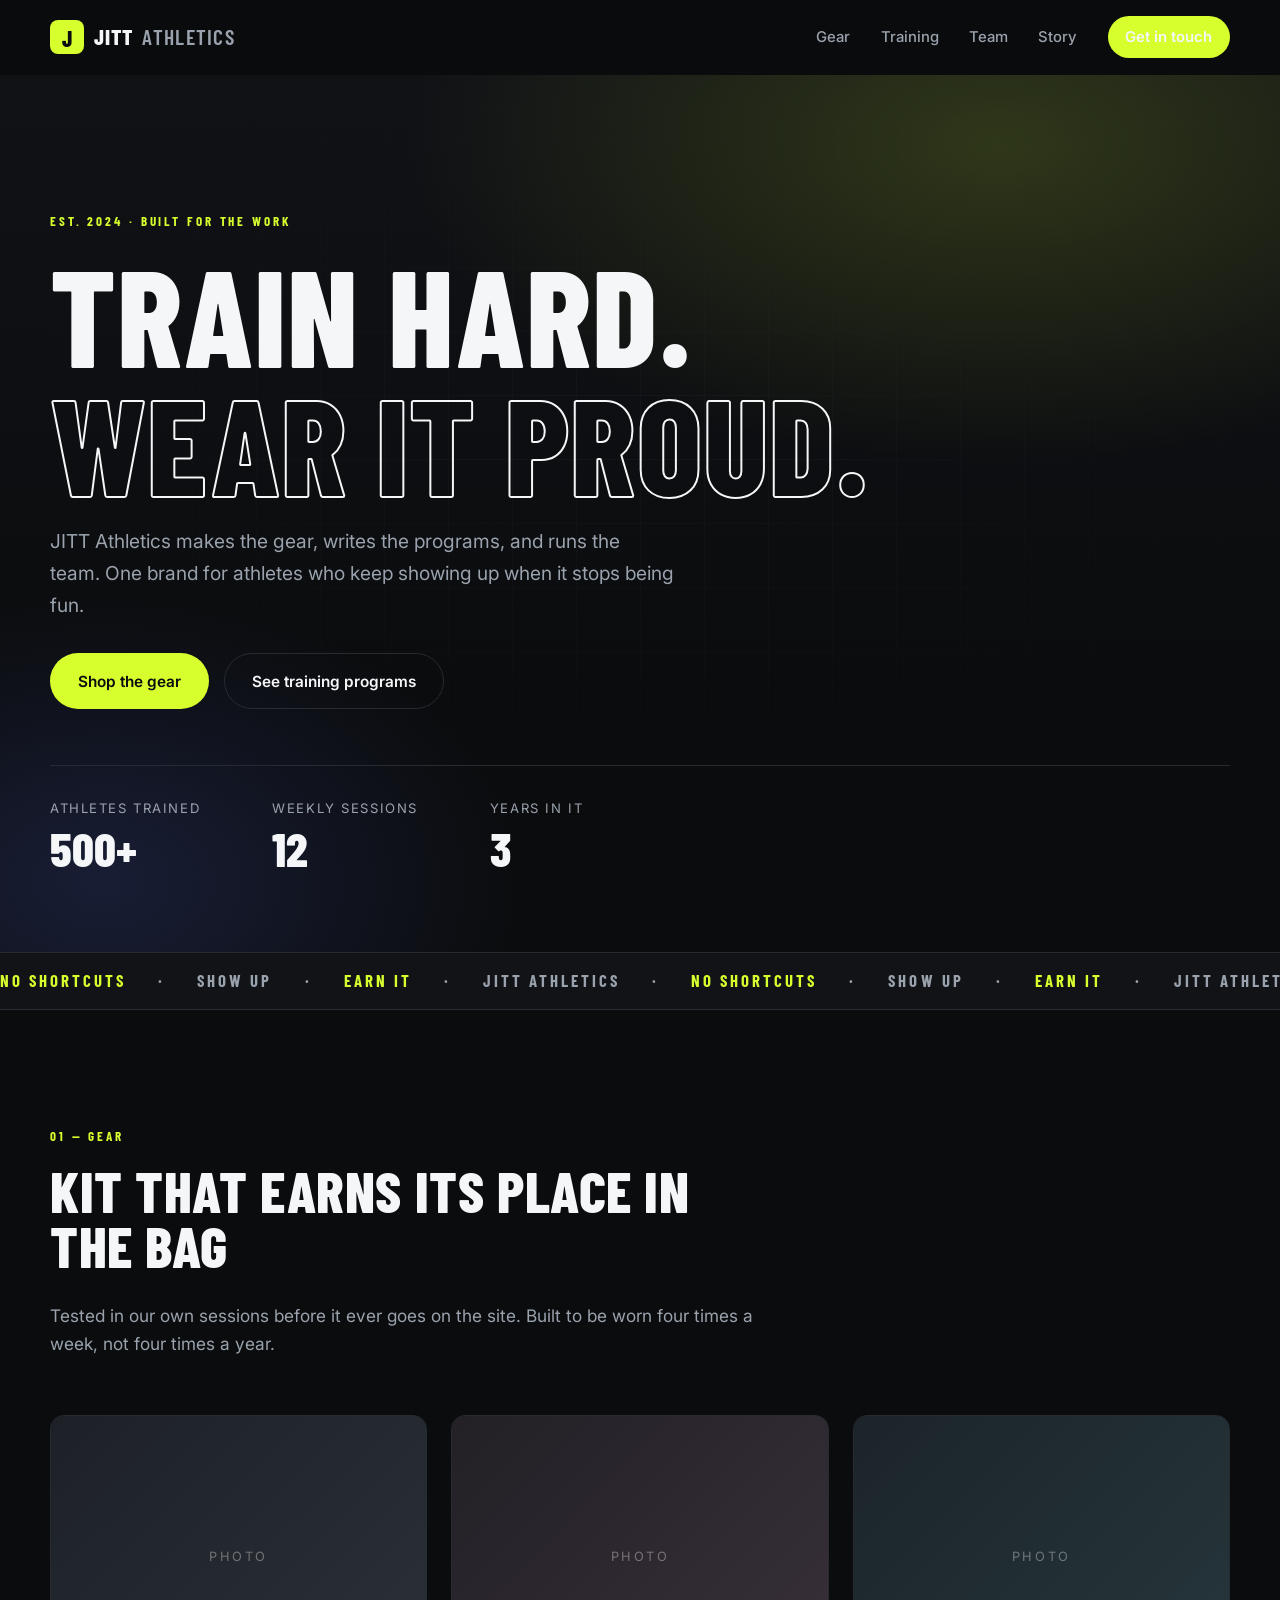
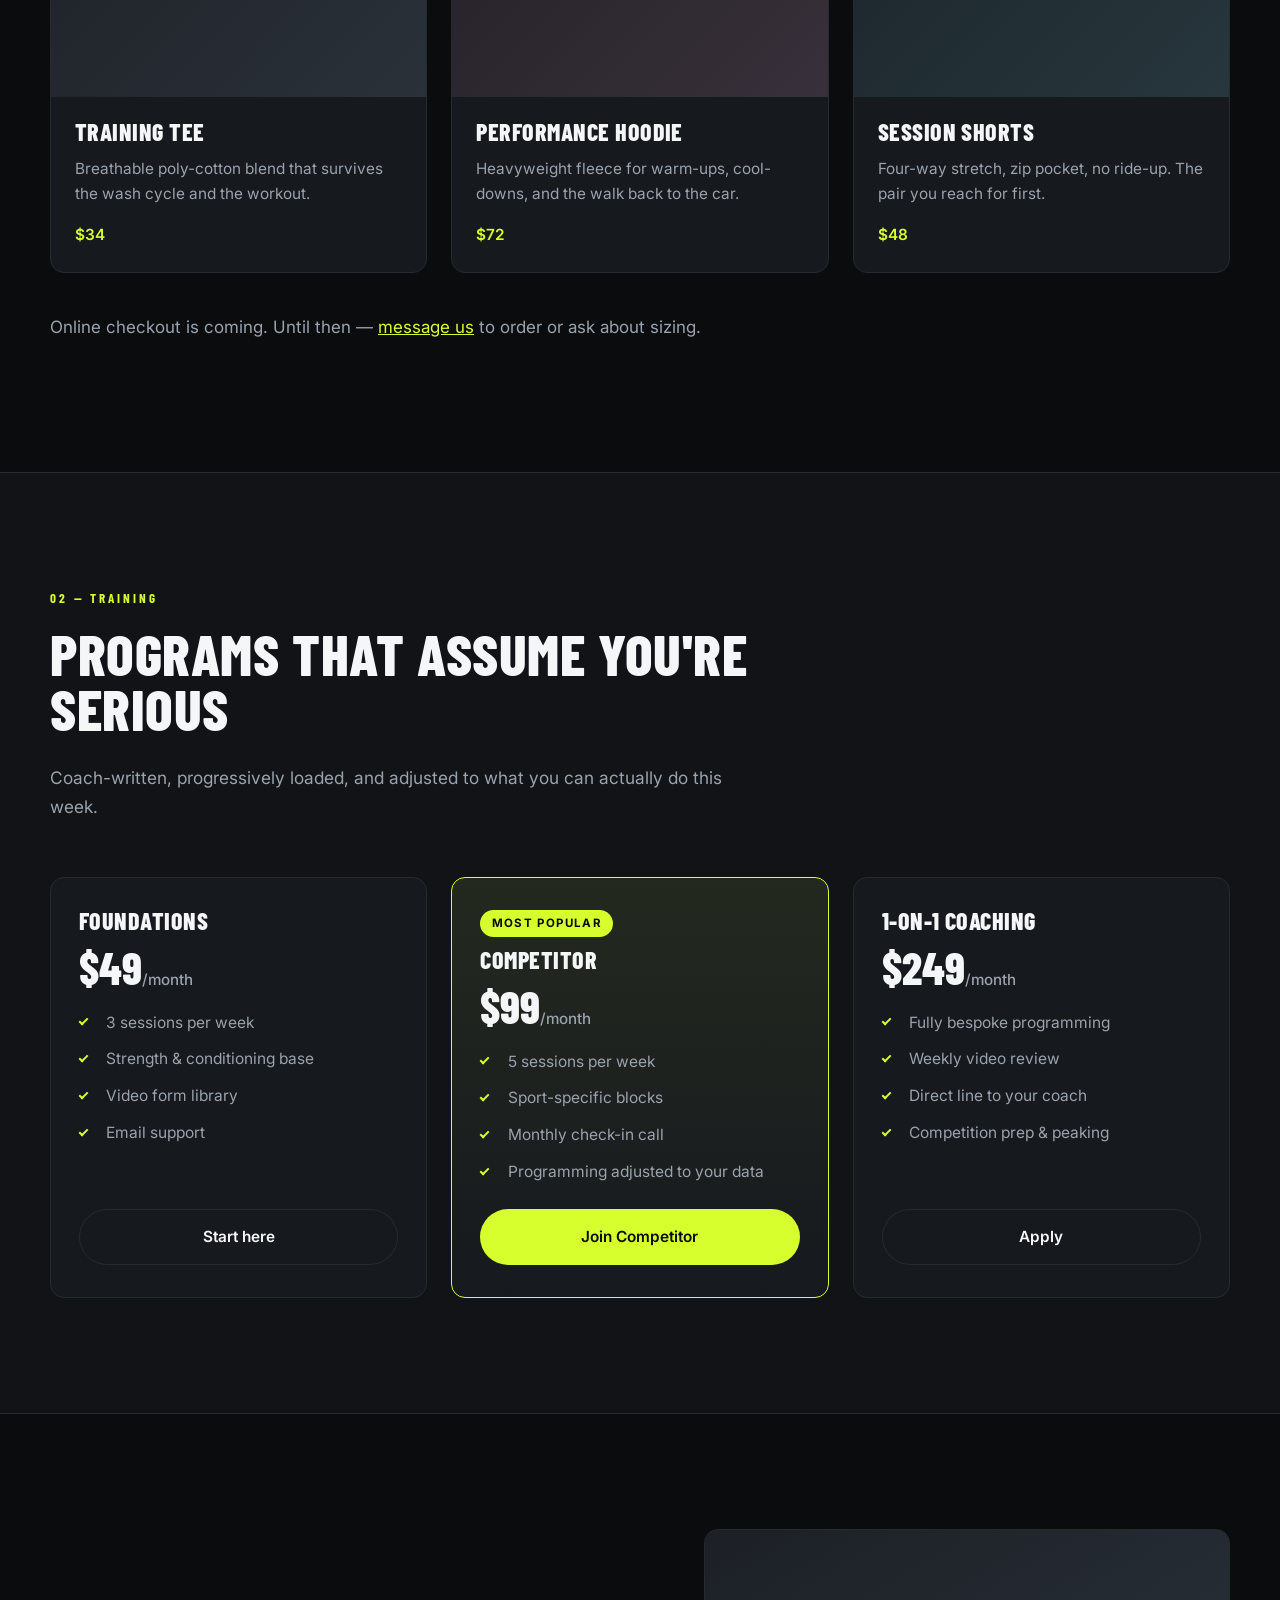
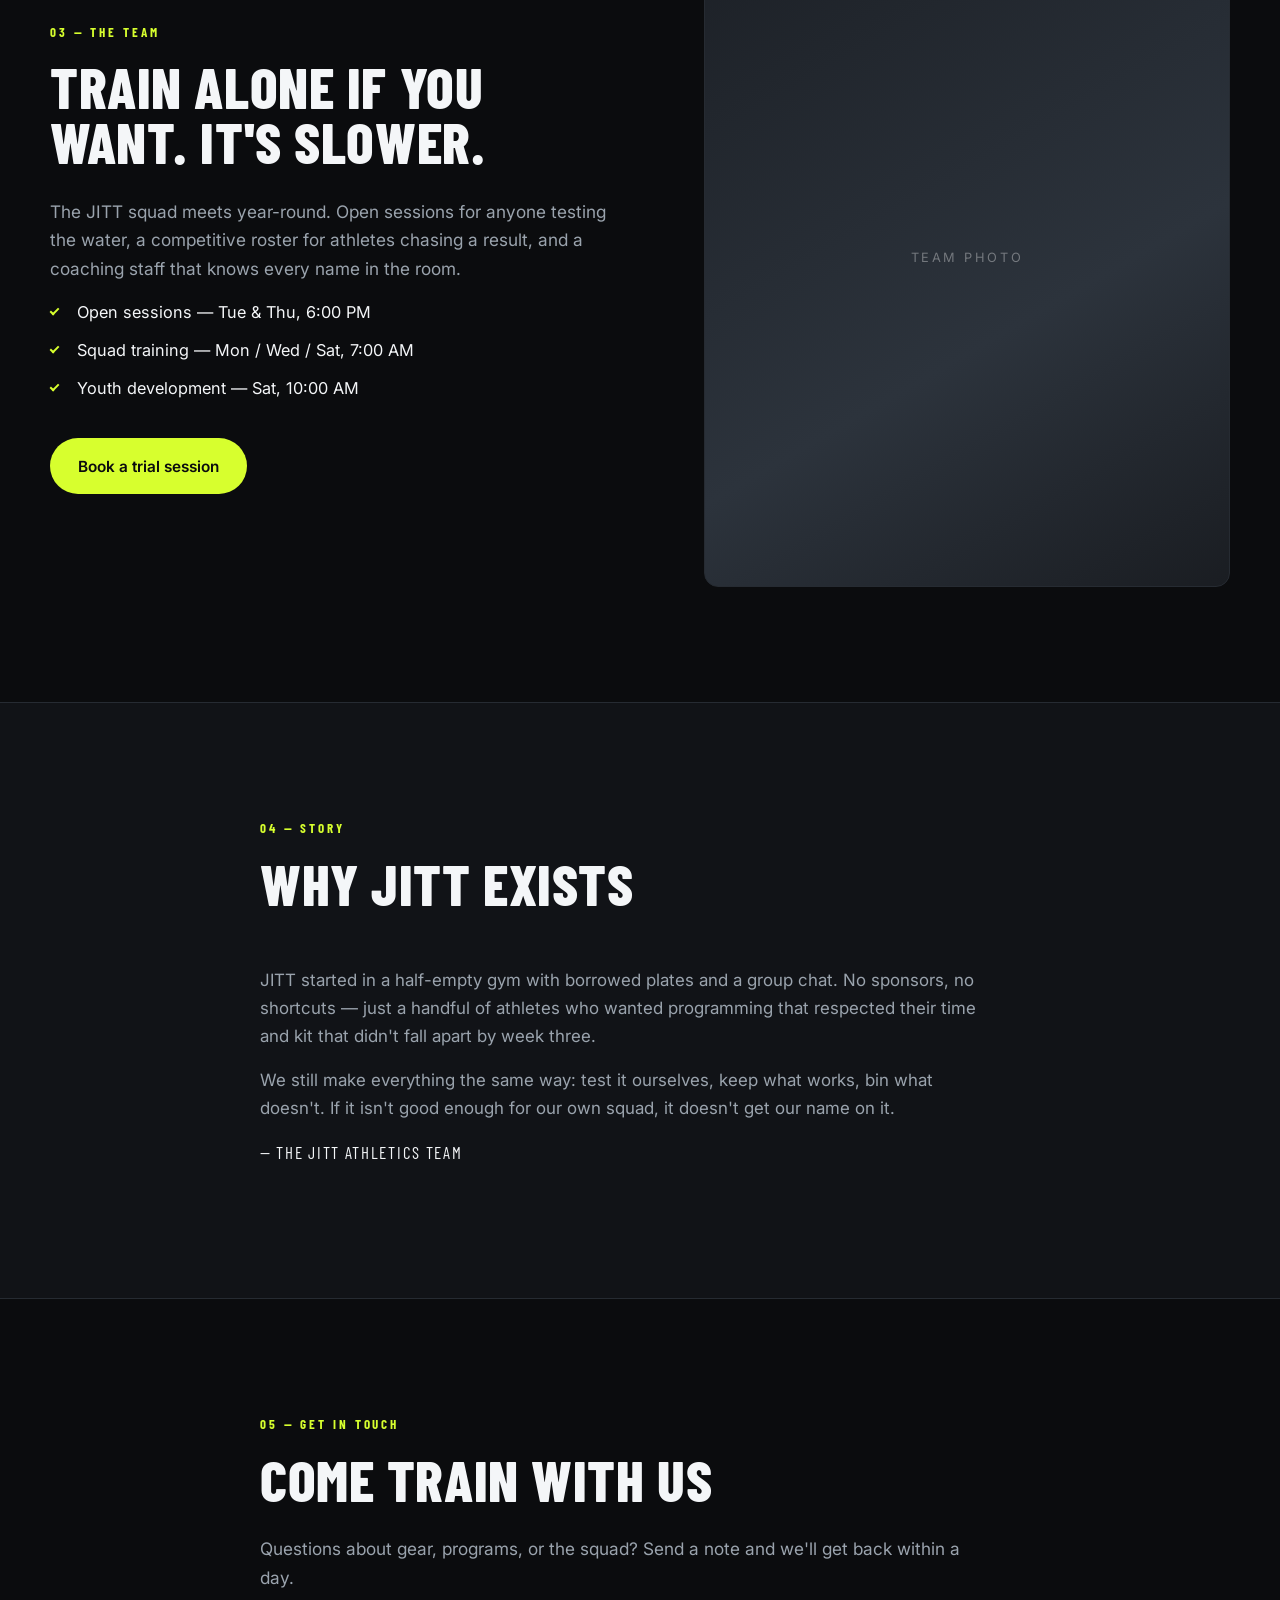
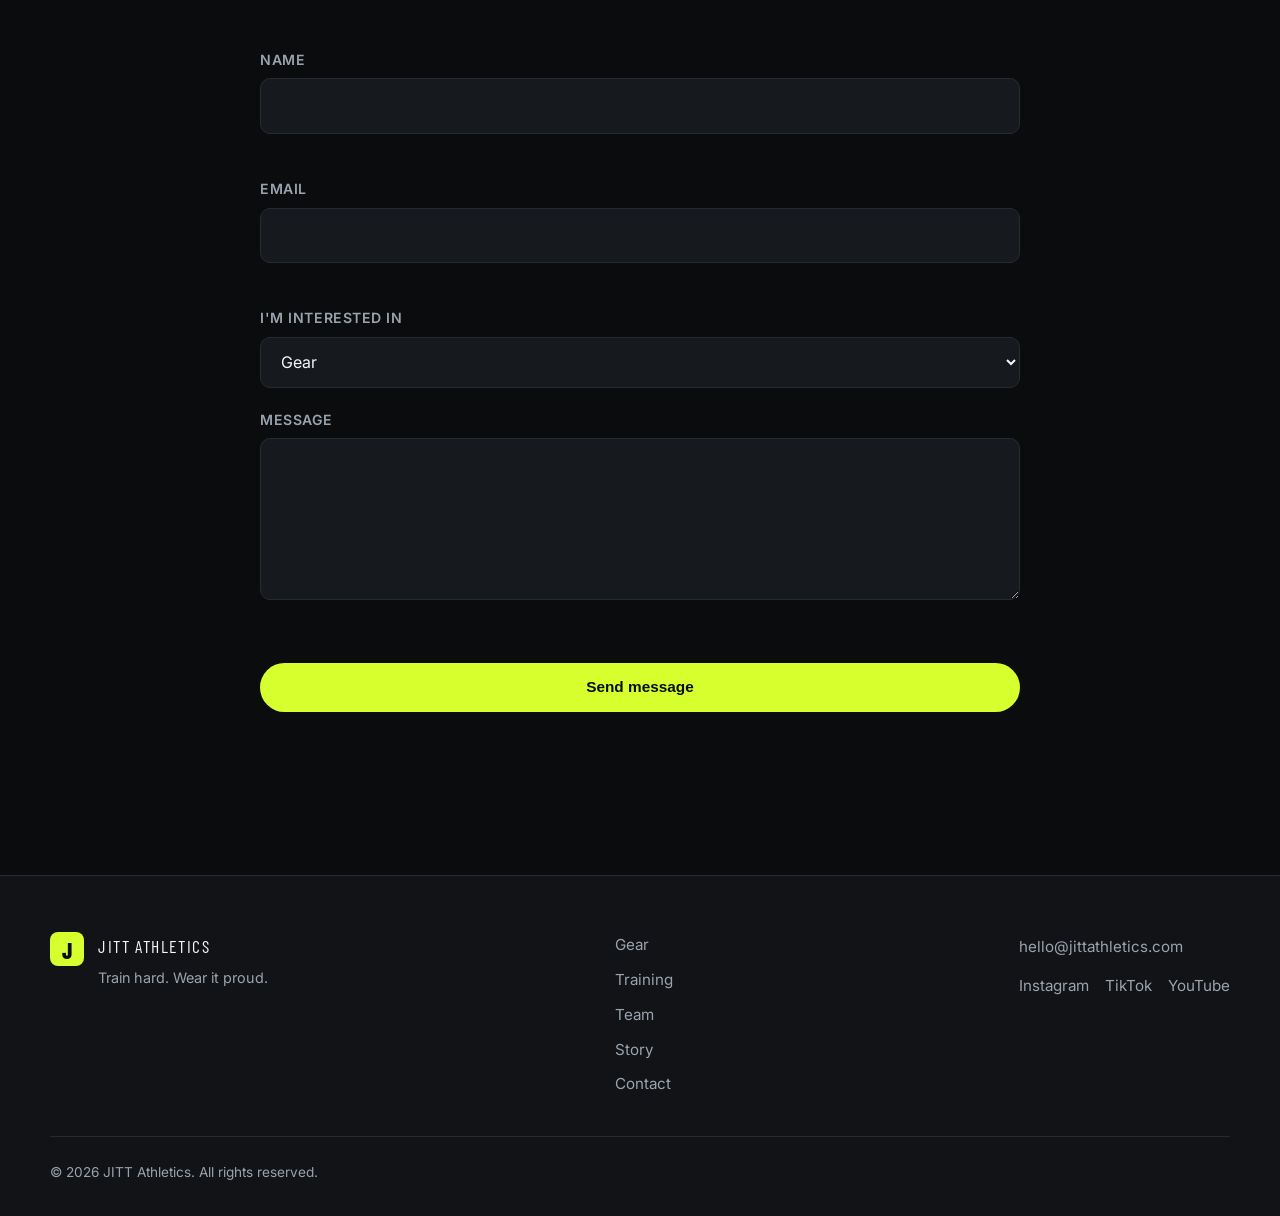
==== index.html @ 8d1dcb49 "Add one-page JITT Athletics brand site Static HTML/CSS/JS landing page covering the three sides of t" ====
<!DOCTYPE html>
<html lang="en">
<head>
<meta charset="utf-8">
<meta name="viewport" content="width=device-width, initial-scale=1">
<title>JITT Athletics — Gear, Training &amp; Team</title>
<meta name="description" content="JITT Athletics builds gear, training programs, and a team for athletes who show up. Train hard. Wear it proud.">
<meta name="theme-color" content="#0b0c0e">

<!-- Social sharing (update the URL once the site is live) -->
<meta property="og:type" content="website">
<meta property="og:title" content="JITT Athletics">
<meta property="og:description" content="Gear, training, and a team for athletes who show up.">
<meta property="og:image" content="assets/img/og-cover.svg">
<meta name="twitter:card" content="summary_large_image">

<link rel="icon" href="assets/img/favicon.svg" type="image/svg+xml">
<link rel="preconnect" href="https://fonts.googleapis.com">
<link rel="preconnect" href="https://fonts.gstatic.com" crossorigin>
<link href="https://fonts.googleapis.com/css2?family=Barlow+Condensed:wght@600;700;800&family=Inter:wght@400;500;600&display=swap" rel="stylesheet">
<link rel="stylesheet" href="assets/css/styles.css">
</head>
<body>

<a class="skip-link" href="#main">Skip to content</a>

<!-- ================= HEADER ================= -->
<header class="site-header" id="siteHeader">
  <div class="wrap header-inner">
    <a class="brand" href="#top" aria-label="JITT Athletics home">
      <span class="brand-mark" aria-hidden="true">J</span>
      <span class="brand-name">JITT<span class="brand-thin">ATHLETICS</span></span>
    </a>

    <nav class="nav" id="nav" aria-label="Main">
      <a href="#gear">Gear</a>
      <a href="#training">Training</a>
      <a href="#team">Team</a>
      <a href="#story">Story</a>
      <a class="nav-cta" href="#contact">Get in touch</a>
    </nav>

    <button class="nav-toggle" id="navToggle" aria-expanded="false" aria-controls="nav" aria-label="Open menu">
      <span></span><span></span><span></span>
    </button>
  </div>
</header>

<main id="main">

  <!-- ================= HERO ================= -->
  <section class="hero" id="top">
    <div class="hero-bg" aria-hidden="true"></div>
    <div class="wrap hero-inner">
      <p class="eyebrow reveal">Est. 2024 · Built for the work</p>
      <h1 class="hero-title reveal">
        Train hard.<br>
        <span class="outline">Wear it proud.</span>
      </h1>
      <p class="hero-sub reveal">
        JITT Athletics makes the gear, writes the programs, and runs the team.
        One brand for athletes who keep showing up when it stops being fun.
      </p>
      <div class="hero-actions reveal">
        <a class="btn btn-primary" href="#gear">Shop the gear</a>
        <a class="btn btn-ghost" href="#training">See training programs</a>
      </div>

      <dl class="stats reveal">
        <div><dt>Athletes trained</dt><dd data-count="500">500+</dd></div>
        <div><dt>Weekly sessions</dt><dd data-count="12">12</dd></div>
        <div><dt>Years in it</dt><dd data-count="3">3</dd></div>
      </dl>
    </div>
  </section>

  <!-- ================= MARQUEE ================= -->
  <div class="marquee" aria-hidden="true">
    <div class="marquee-track">
      <span>No shortcuts</span><span>·</span><span>Show up</span><span>·</span><span>Earn it</span><span>·</span>
      <span>JITT Athletics</span><span>·</span><span>No shortcuts</span><span>·</span><span>Show up</span><span>·</span>
      <span>Earn it</span><span>·</span><span>JITT Athletics</span><span>·</span>
    </div>
  </div>

  <!-- ================= GEAR ================= -->
  <section class="section" id="gear">
    <div class="wrap">
      <header class="section-head reveal">
        <p class="eyebrow">01 — Gear</p>
        <h2>Kit that earns its place in the bag</h2>
        <p class="lede">Tested in our own sessions before it ever goes on the site. Built to be worn four times a week, not four times a year.</p>
      </header>

      <div class="grid grid-3">
        <article class="card product reveal">
          <div class="product-media ph-1" aria-hidden="true"><span>Photo</span></div>
          <div class="card-body">
            <h3>Training Tee</h3>
            <p>Breathable poly-cotton blend that survives the wash cycle and the workout.</p>
            <p class="price">$34</p>
          </div>
        </article>

        <article class="card product reveal">
          <div class="product-media ph-2" aria-hidden="true"><span>Photo</span></div>
          <div class="card-body">
            <h3>Performance Hoodie</h3>
            <p>Heavyweight fleece for warm-ups, cool-downs, and the walk back to the car.</p>
            <p class="price">$72</p>
          </div>
        </article>

        <article class="card product reveal">
          <div class="product-media ph-3" aria-hidden="true"><span>Photo</span></div>
          <div class="card-body">
            <h3>Session Shorts</h3>
            <p>Four-way stretch, zip pocket, no ride-up. The pair you reach for first.</p>
            <p class="price">$48</p>
          </div>
        </article>
      </div>

      <p class="section-foot reveal">
        Online checkout is coming. Until then —
        <a href="#contact">message us</a> to order or ask about sizing.
      </p>
    </div>
  </section>

  <!-- ================= TRAINING ================= -->
  <section class="section section-alt" id="training">
    <div class="wrap">
      <header class="section-head reveal">
        <p class="eyebrow">02 — Training</p>
        <h2>Programs that assume you're serious</h2>
        <p class="lede">Coach-written, progressively loaded, and adjusted to what you can actually do this week.</p>
      </header>

      <div class="grid grid-3">
        <article class="card plan reveal">
          <h3>Foundations</h3>
          <p class="plan-price">$49<span>/month</span></p>
          <ul class="ticks">
            <li>3 sessions per week</li>
            <li>Strength &amp; conditioning base</li>
            <li>Video form library</li>
            <li>Email support</li>
          </ul>
          <a class="btn btn-ghost btn-block" href="#contact">Start here</a>
        </article>

        <article class="card plan featured reveal">
          <p class="tag">Most popular</p>
          <h3>Competitor</h3>
          <p class="plan-price">$99<span>/month</span></p>
          <ul class="ticks">
            <li>5 sessions per week</li>
            <li>Sport-specific blocks</li>
            <li>Monthly check-in call</li>
            <li>Programming adjusted to your data</li>
          </ul>
          <a class="btn btn-primary btn-block" href="#contact">Join Competitor</a>
        </article>

        <article class="card plan reveal">
          <h3>1-on-1 Coaching</h3>
          <p class="plan-price">$249<span>/month</span></p>
          <ul class="ticks">
            <li>Fully bespoke programming</li>
            <li>Weekly video review</li>
            <li>Direct line to your coach</li>
            <li>Competition prep &amp; peaking</li>
          </ul>
          <a class="btn btn-ghost btn-block" href="#contact">Apply</a>
        </article>
      </div>
    </div>
  </section>

  <!-- ================= TEAM / CLUB ================= -->
  <section class="section" id="team">
    <div class="wrap split">
      <div class="split-text reveal">
        <p class="eyebrow">03 — The Team</p>
        <h2>Train alone if you want. It's slower.</h2>
        <p class="lede">
          The JITT squad meets year-round. Open sessions for anyone testing the water,
          a competitive roster for athletes chasing a result, and a coaching staff that
          knows every name in the room.
        </p>
        <ul class="ticks ticks-lg">
          <li>Open sessions — Tue &amp; Thu, 6:00 PM</li>
          <li>Squad training — Mon / Wed / Sat, 7:00 AM</li>
          <li>Youth development — Sat, 10:00 AM</li>
        </ul>
        <a class="btn btn-primary" href="#contact">Book a trial session</a>
      </div>
      <div class="split-media reveal" aria-hidden="true">
        <div class="ph-4"><span>Team photo</span></div>
      </div>
    </div>
  </section>

  <!-- ================= STORY ================= -->
  <section class="section section-alt" id="story">
    <div class="wrap narrow">
      <header class="section-head reveal">
        <p class="eyebrow">04 — Story</p>
        <h2>Why JITT exists</h2>
      </header>
      <div class="prose reveal">
        <p>
          JITT started in a half-empty gym with borrowed plates and a group chat.
          No sponsors, no shortcuts — just a handful of athletes who wanted programming
          that respected their time and kit that didn't fall apart by week three.
        </p>
        <p>
          We still make everything the same way: test it ourselves, keep what works,
          bin what doesn't. If it isn't good enough for our own squad, it doesn't get
          our name on it.
        </p>
        <p class="signature">— The JITT Athletics team</p>
      </div>
    </div>
  </section>

  <!-- ================= CONTACT ================= -->
  <section class="section contact" id="contact">
    <div class="wrap narrow">
      <header class="section-head reveal">
        <p class="eyebrow">05 — Get in touch</p>
        <h2>Come train with us</h2>
        <p class="lede">Questions about gear, programs, or the squad? Send a note and we'll get back within a day.</p>
      </header>

      <!--
        FORM SETUP: this form posts nowhere until you connect a handler.
        Easiest option — create a free form at https://formspree.io and replace
        the action below with your endpoint, then delete the data-mailto attribute.
        Until then the form opens the visitor's email client addressed to you.
      -->
      <form class="form reveal" id="contactForm" data-mailto="hello@jittathletics.com" novalidate>
        <div class="field">
          <label for="name">Name</label>
          <input id="name" name="name" type="text" autocomplete="name" required>
          <p class="error" data-error-for="name"></p>
        </div>
        <div class="field">
          <label for="email">Email</label>
          <input id="email" name="email" type="email" autocomplete="email" required>
          <p class="error" data-error-for="email"></p>
        </div>
        <div class="field">
          <label for="topic">I'm interested in</label>
          <select id="topic" name="topic">
            <option>Gear</option>
            <option>Training programs</option>
            <option>Joining the team</option>
            <option>Something else</option>
          </select>
        </div>
        <div class="field">
          <label for="message">Message</label>
          <textarea id="message" name="message" rows="5" required></textarea>
          <p class="error" data-error-for="message"></p>
        </div>
        <button class="btn btn-primary btn-block" type="submit">Send message</button>
        <p class="form-note" id="formNote" role="status"></p>
      </form>
    </div>
  </section>

</main>

<!-- ================= FOOTER ================= -->
<footer class="site-footer">
  <div class="wrap footer-inner">
    <div class="footer-brand">
      <span class="brand-mark" aria-hidden="true">J</span>
      <p>JITT Athletics<br><span class="muted">Train hard. Wear it proud.</span></p>
    </div>

    <nav class="footer-nav" aria-label="Footer">
      <a href="#gear">Gear</a>
      <a href="#training">Training</a>
      <a href="#team">Team</a>
      <a href="#story">Story</a>
      <a href="#contact">Contact</a>
    </nav>

    <div class="footer-contact">
      <!-- EDIT ME: real contact details and social links -->
      <a href="mailto:hello@jittathletics.com">hello@jittathletics.com</a>
      <div class="socials">
        <a href="#" aria-label="Instagram">Instagram</a>
        <a href="#" aria-label="TikTok">TikTok</a>
        <a href="#" aria-label="YouTube">YouTube</a>
      </div>
    </div>
  </div>
  <div class="wrap footer-legal">
    <p>&copy; <span id="year">2026</span> JITT Athletics. All rights reserved.</p>
  </div>
</footer>

<script src="assets/js/main.js"></script>
</body>
</html>
---- assets/css/styles.css ----
/* ==========================================================================
   JITT ATHLETICS — stylesheet
   Change the brand in one place: the :root block below.
   ========================================================================== */

:root {
  /* ---- BRAND (edit these) ---- */
  --accent:        #d7ff2e;   /* primary brand colour — buttons, highlights */
  --accent-ink:    #0b0c0e;   /* text that sits on top of the accent */
  --bg:            #0b0c0e;   /* page background */
  --bg-alt:        #111317;   /* alternating section background */
  --surface:       #16191e;   /* cards */
  --ink:           #f4f6f8;   /* main text */
  --ink-muted:     #9aa3ad;   /* secondary text */
  --line:          #262b32;   /* borders */

  /* ---- Type ---- */
  --font-display: "Barlow Condensed", "Oswald", "Arial Narrow", sans-serif;
  --font-body:    "Inter", -apple-system, BlinkMacSystemFont, "Segoe UI", Roboto, sans-serif;

  /* ---- Layout ---- */
  --wrap: 1180px;
  --radius: 14px;
  --pad-section: clamp(4rem, 9vw, 7.5rem);
}

/* ---------- Reset ---------- */
*, *::before, *::after { box-sizing: border-box; }
html { scroll-behavior: smooth; }
body {
  margin: 0;
  background: var(--bg);
  color: var(--ink);
  font-family: var(--font-body);
  font-size: 17px;
  line-height: 1.65;
  -webkit-font-smoothing: antialiased;
  overflow-x: hidden;
}
img { max-width: 100%; display: block; }
h1, h2, h3 {
  font-family: var(--font-display);
  text-transform: uppercase;
  letter-spacing: 0.01em;
  line-height: 0.95;
  margin: 0 0 0.5em;
  font-weight: 800;
}
h2 { font-size: clamp(2.2rem, 5vw, 3.6rem); }
h3 { font-size: 1.5rem; letter-spacing: 0.02em; }
p  { margin: 0 0 1rem; }
a  { color: inherit; }

.wrap { width: min(100% - 2.5rem, var(--wrap)); margin-inline: auto; }
.wrap.narrow { width: min(100% - 2.5rem, 760px); }

.skip-link {
  position: absolute; left: -999px; top: 0; z-index: 200;
  background: var(--accent); color: var(--accent-ink);
  padding: 0.75rem 1.25rem; font-weight: 600;
}
.skip-link:focus { left: 0; }

:focus-visible { outline: 3px solid var(--accent); outline-offset: 3px; }

/* ---------- Header ---------- */
.site-header {
  position: sticky; top: 0; z-index: 100;
  background: color-mix(in srgb, var(--bg) 80%, transparent);
  backdrop-filter: blur(12px);
  border-bottom: 1px solid transparent;
  transition: border-color 0.25s ease, background 0.25s ease;
}
.site-header.scrolled { border-bottom-color: var(--line); background: color-mix(in srgb, var(--bg) 95%, transparent); }
.header-inner { display: flex; align-items: center; justify-content: space-between; height: 74px; gap: 1rem; }

.brand { display: inline-flex; align-items: center; gap: 0.6rem; text-decoration: none; }
.brand-mark {
  display: grid; place-items: center;
  width: 34px; height: 34px; border-radius: 8px;
  background: var(--accent); color: var(--accent-ink);
  font-family: var(--font-display); font-weight: 800; font-size: 1.4rem;
}
.brand-name {
  font-family: var(--font-display); font-weight: 800;
  font-size: 1.35rem; letter-spacing: 0.06em; text-transform: uppercase;
}
.brand-thin { color: var(--ink-muted); font-weight: 600; margin-left: 0.4em; }

.nav { display: flex; align-items: center; gap: 1.9rem; }
.nav a {
  text-decoration: none; font-size: 0.93rem; font-weight: 500;
  color: var(--ink-muted); transition: color 0.2s ease;
}
.nav a:hover, .nav a.active { color: var(--ink); }
.nav .nav-cta {
  color: var(--accent-ink); background: var(--accent);
  padding: 0.55rem 1.1rem; border-radius: 999px; font-weight: 600;
}
.nav .nav-cta:hover { filter: brightness(1.08); color: var(--accent-ink); }

.nav-toggle {
  display: none; flex-direction: column; gap: 5px;
  background: none; border: 0; padding: 0.6rem; cursor: pointer;
}
.nav-toggle span { width: 24px; height: 2px; background: var(--ink); transition: transform 0.25s ease, opacity 0.2s ease; }
.nav-toggle[aria-expanded="true"] span:nth-child(1) { transform: translateY(7px) rotate(45deg); }
.nav-toggle[aria-expanded="true"] span:nth-child(2) { opacity: 0; }
.nav-toggle[aria-expanded="true"] span:nth-child(3) { transform: translateY(-7px) rotate(-45deg); }

/* ---------- Hero ---------- */
.hero { position: relative; padding: clamp(4rem, 11vw, 8.5rem) 0 clamp(3rem, 7vw, 5rem); overflow: hidden; }
.hero-bg {
  position: absolute; inset: 0; z-index: 0;
  background:
    radial-gradient(60rem 32rem at 78% 8%, color-mix(in srgb, var(--accent) 16%, transparent), transparent 62%),
    radial-gradient(44rem 30rem at 8% 92%, rgba(90,120,255,0.16), transparent 60%),
    linear-gradient(180deg, #101216 0%, var(--bg) 70%);
}
.hero-bg::after {
  content: ""; position: absolute; inset: 0;
  background-image: linear-gradient(var(--line) 1px, transparent 1px), linear-gradient(90deg, var(--line) 1px, transparent 1px);
  background-size: 64px 64px;
  opacity: 0.25;
  mask-image: radial-gradient(70% 60% at 50% 40%, #000, transparent 78%);
}
.hero-inner { position: relative; z-index: 1; }

.eyebrow {
  font-family: var(--font-display); text-transform: uppercase;
  letter-spacing: 0.22em; font-size: 0.82rem; font-weight: 700;
  color: var(--accent); margin-bottom: 1rem;
}
.hero-title {
  font-size: clamp(3.2rem, 12vw, 8.5rem);
  margin: 0 0 1.2rem;
}
.hero-title .outline {
  -webkit-text-stroke: 2px var(--ink);
  color: transparent;
}
.hero-sub { max-width: 52ch; font-size: clamp(1.02rem, 1.5vw, 1.2rem); color: var(--ink-muted); }
.hero-actions { display: flex; flex-wrap: wrap; gap: 0.9rem; margin: 2rem 0 3.5rem; }

.stats { display: flex; flex-wrap: wrap; gap: clamp(2rem, 6vw, 4.5rem); margin: 0; padding-top: 2rem; border-top: 1px solid var(--line); }
.stats dt { font-size: 0.82rem; color: var(--ink-muted); text-transform: uppercase; letter-spacing: 0.12em; }
.stats dd {
  margin: 0.25rem 0 0; font-family: var(--font-display); font-weight: 800;
  font-size: clamp(2rem, 4.5vw, 3rem); line-height: 1;
}

/* ---------- Buttons ---------- */
.btn {
  display: inline-flex; align-items: center; justify-content: center;
  padding: 0.9rem 1.7rem; border-radius: 999px;
  font-weight: 600; font-size: 0.96rem; text-decoration: none;
  border: 1px solid transparent; cursor: pointer;
  transition: transform 0.15s ease, filter 0.2s ease, background 0.2s ease, color 0.2s ease;
}
.btn:active { transform: translateY(1px); }
.btn-primary { background: var(--accent); color: var(--accent-ink); }
.btn-primary:hover { filter: brightness(1.08); }
.btn-ghost { border-color: var(--line); color: var(--ink); background: transparent; }
.btn-ghost:hover { border-color: var(--ink); background: rgba(255,255,255,0.04); }
.btn-block { display: flex; width: 100%; margin-top: 1.25rem; }

/* ---------- Marquee ---------- */
.marquee {
  border-block: 1px solid var(--line);
  background: var(--bg-alt);
  overflow: hidden; padding: 0.9rem 0;
}
.marquee-track {
  display: flex; gap: 2rem; width: max-content;
  animation: slide 28s linear infinite;
  font-family: var(--font-display); text-transform: uppercase;
  letter-spacing: 0.18em; font-size: 1.05rem; font-weight: 700;
  color: var(--ink-muted); white-space: nowrap;
}
.marquee-track span:nth-child(4n+1) { color: var(--accent); }
@keyframes slide { to { transform: translateX(-50%); } }

/* ---------- Sections ---------- */
.section { padding: var(--pad-section) 0; }
.section-alt { background: var(--bg-alt); border-block: 1px solid var(--line); }
.section-head { max-width: 64ch; margin-bottom: clamp(2.5rem, 5vw, 3.5rem); }
.lede { color: var(--ink-muted); font-size: 1.08rem; }
.section-foot { margin-top: 2.5rem; color: var(--ink-muted); }
.section-foot a { color: var(--accent); }

.grid { display: grid; gap: 1.5rem; }
.grid-3 { grid-template-columns: repeat(auto-fit, minmax(280px, 1fr)); }

.card {
  background: var(--surface);
  border: 1px solid var(--line);
  border-radius: var(--radius);
  overflow: hidden;
  transition: transform 0.25s ease, border-color 0.25s ease;
}
.card:hover { transform: translateY(-4px); border-color: color-mix(in srgb, var(--accent) 45%, var(--line)); }
.card-body { padding: 1.5rem; }
.card-body p { color: var(--ink-muted); font-size: 0.96rem; }
.price { color: var(--accent) !important; font-weight: 600; margin: 0.75rem 0 0; }

/* Image placeholders — swap these divs for <img> when you have photos */
.product-media, .ph-4 {
  display: grid; place-items: center;
  color: rgba(255,255,255,0.35); font-size: 0.8rem;
  text-transform: uppercase; letter-spacing: 0.2em;
}
.product-media { aspect-ratio: 4 / 3; }
.ph-1 { background: linear-gradient(135deg, #1d2127, #2b3139); }
.ph-2 { background: linear-gradient(135deg, #232026, #38303a); }
.ph-3 { background: linear-gradient(135deg, #1b2429, #27373d); }
.ph-4 {
  aspect-ratio: 4 / 5; border-radius: var(--radius); border: 1px solid var(--line);
  background: linear-gradient(150deg, #1c2026, #2c333c 60%, #1a1d22);
}

/* Pricing cards */
.plan { padding: 2rem 1.75rem; display: flex; flex-direction: column; }
.plan.featured { border-color: var(--accent); background: linear-gradient(180deg, color-mix(in srgb, var(--accent) 7%, var(--surface)), var(--surface)); }
.tag {
  display: inline-block; align-self: flex-start;
  background: var(--accent); color: var(--accent-ink);
  font-size: 0.72rem; font-weight: 700; text-transform: uppercase; letter-spacing: 0.12em;
  padding: 0.25rem 0.7rem; border-radius: 999px; margin: 0 0 0.75rem;
}
.plan-price { font-family: var(--font-display); font-size: 2.8rem; font-weight: 800; line-height: 1; margin: 0 0 1.25rem; }
.plan-price span { font-family: var(--font-body); font-size: 0.95rem; font-weight: 500; color: var(--ink-muted); }
.plan .btn { margin-top: auto; }

.ticks { list-style: none; margin: 0 0 1.5rem; padding: 0; display: grid; gap: 0.7rem; }
.ticks li { position: relative; padding-left: 1.7rem; color: var(--ink-muted); font-size: 0.97rem; }
.ticks li::before {
  content: ""; position: absolute; left: 0; top: 0.55em;
  width: 9px; height: 5px; border-left: 2px solid var(--accent); border-bottom: 2px solid var(--accent);
  transform: rotate(-45deg);
}
.ticks-lg li { font-size: 1.02rem; color: var(--ink); }

/* Split section */
.split { display: grid; grid-template-columns: 1.05fr 0.95fr; gap: clamp(2rem, 6vw, 4.5rem); align-items: center; }
.split-text .btn { margin-top: 0.75rem; }

/* Story */
.prose p { max-width: 66ch; color: var(--ink-muted); font-size: 1.06rem; }
.signature { color: var(--ink) !important; font-family: var(--font-display); text-transform: uppercase; letter-spacing: 0.1em; }

/* ---------- Form ---------- */
.form { display: grid; gap: 1.25rem; }
.field { display: grid; gap: 0.45rem; }
.field label { font-size: 0.88rem; font-weight: 600; letter-spacing: 0.04em; text-transform: uppercase; color: var(--ink-muted); }
.field input, .field select, .field textarea {
  width: 100%; padding: 0.85rem 1rem;
  background: var(--surface); color: var(--ink);
  border: 1px solid var(--line); border-radius: 10px;
  font: inherit; font-size: 1rem;
}
.field textarea { resize: vertical; }
.field input:focus, .field select:focus, .field textarea:focus { border-color: var(--accent); outline: none; }
.field .error { margin: 0; font-size: 0.85rem; color: #ff7b72; min-height: 1rem; }
.field.invalid input, .field.invalid textarea { border-color: #ff7b72; }
.form-note { margin: 0.5rem 0 0; font-size: 0.92rem; color: var(--ink-muted); min-height: 1.3rem; }
.form-note.ok { color: var(--accent); }

/* ---------- Footer ---------- */
.site-footer { border-top: 1px solid var(--line); background: var(--bg-alt); padding: 3.5rem 0 2rem; }
.footer-inner { display: flex; flex-wrap: wrap; gap: 2.5rem; justify-content: space-between; }
.footer-brand { display: flex; gap: 0.9rem; align-items: flex-start; }
.footer-brand p { margin: 0; font-family: var(--font-display); text-transform: uppercase; letter-spacing: 0.08em; font-size: 1.1rem; }
.muted { color: var(--ink-muted); font-family: var(--font-body); text-transform: none; letter-spacing: 0; font-size: 0.9rem; }
.footer-nav { display: grid; gap: 0.6rem; }
.footer-nav a, .footer-contact a { color: var(--ink-muted); text-decoration: none; font-size: 0.95rem; }
.footer-nav a:hover, .footer-contact a:hover { color: var(--accent); }
.socials { display: flex; gap: 1rem; margin-top: 0.75rem; }
.footer-legal { border-top: 1px solid var(--line); margin-top: 2.5rem; padding-top: 1.5rem; }
.footer-legal p { margin: 0; font-size: 0.85rem; color: var(--ink-muted); }

/* ---------- Scroll reveal ---------- */
.reveal { opacity: 0; transform: translateY(22px); transition: opacity 0.6s ease, transform 0.6s ease; }
.reveal.visible { opacity: 1; transform: none; }

/* ---------- Responsive ---------- */
@media (max-width: 860px) {
  .split { grid-template-columns: 1fr; }
  .split-media { order: -1; max-width: 420px; }
}
@media (max-width: 760px) {
  .nav-toggle { display: flex; }
  .nav {
    position: fixed; inset: 74px 0 auto 0;
    flex-direction: column; align-items: stretch; gap: 0;
    background: var(--bg); border-bottom: 1px solid var(--line);
    padding: 0.5rem 1.25rem 1.5rem;
    transform: translateY(-110%); visibility: hidden;
    transition: transform 0.3s ease, visibility 0.3s ease;
    max-height: calc(100vh - 74px); overflow-y: auto;
  }
  .nav.open { transform: none; visibility: visible; }
  .nav a { padding: 0.95rem 0; border-bottom: 1px solid var(--line); font-size: 1.05rem; }
  .nav .nav-cta { text-align: center; margin-top: 1rem; border-bottom: 0; }
  .hero-title .outline { -webkit-text-stroke-width: 1.5px; }
  .stats { gap: 1.75rem 2.5rem; }
}

@media (prefers-reduced-motion: reduce) {
  html { scroll-behavior: auto; }
  *, *::before, *::after { animation-duration: 0.001ms !important; animation-iteration-count: 1 !important; transition-duration: 0.001ms !important; }
  .reveal { opacity: 1; transform: none; }
}
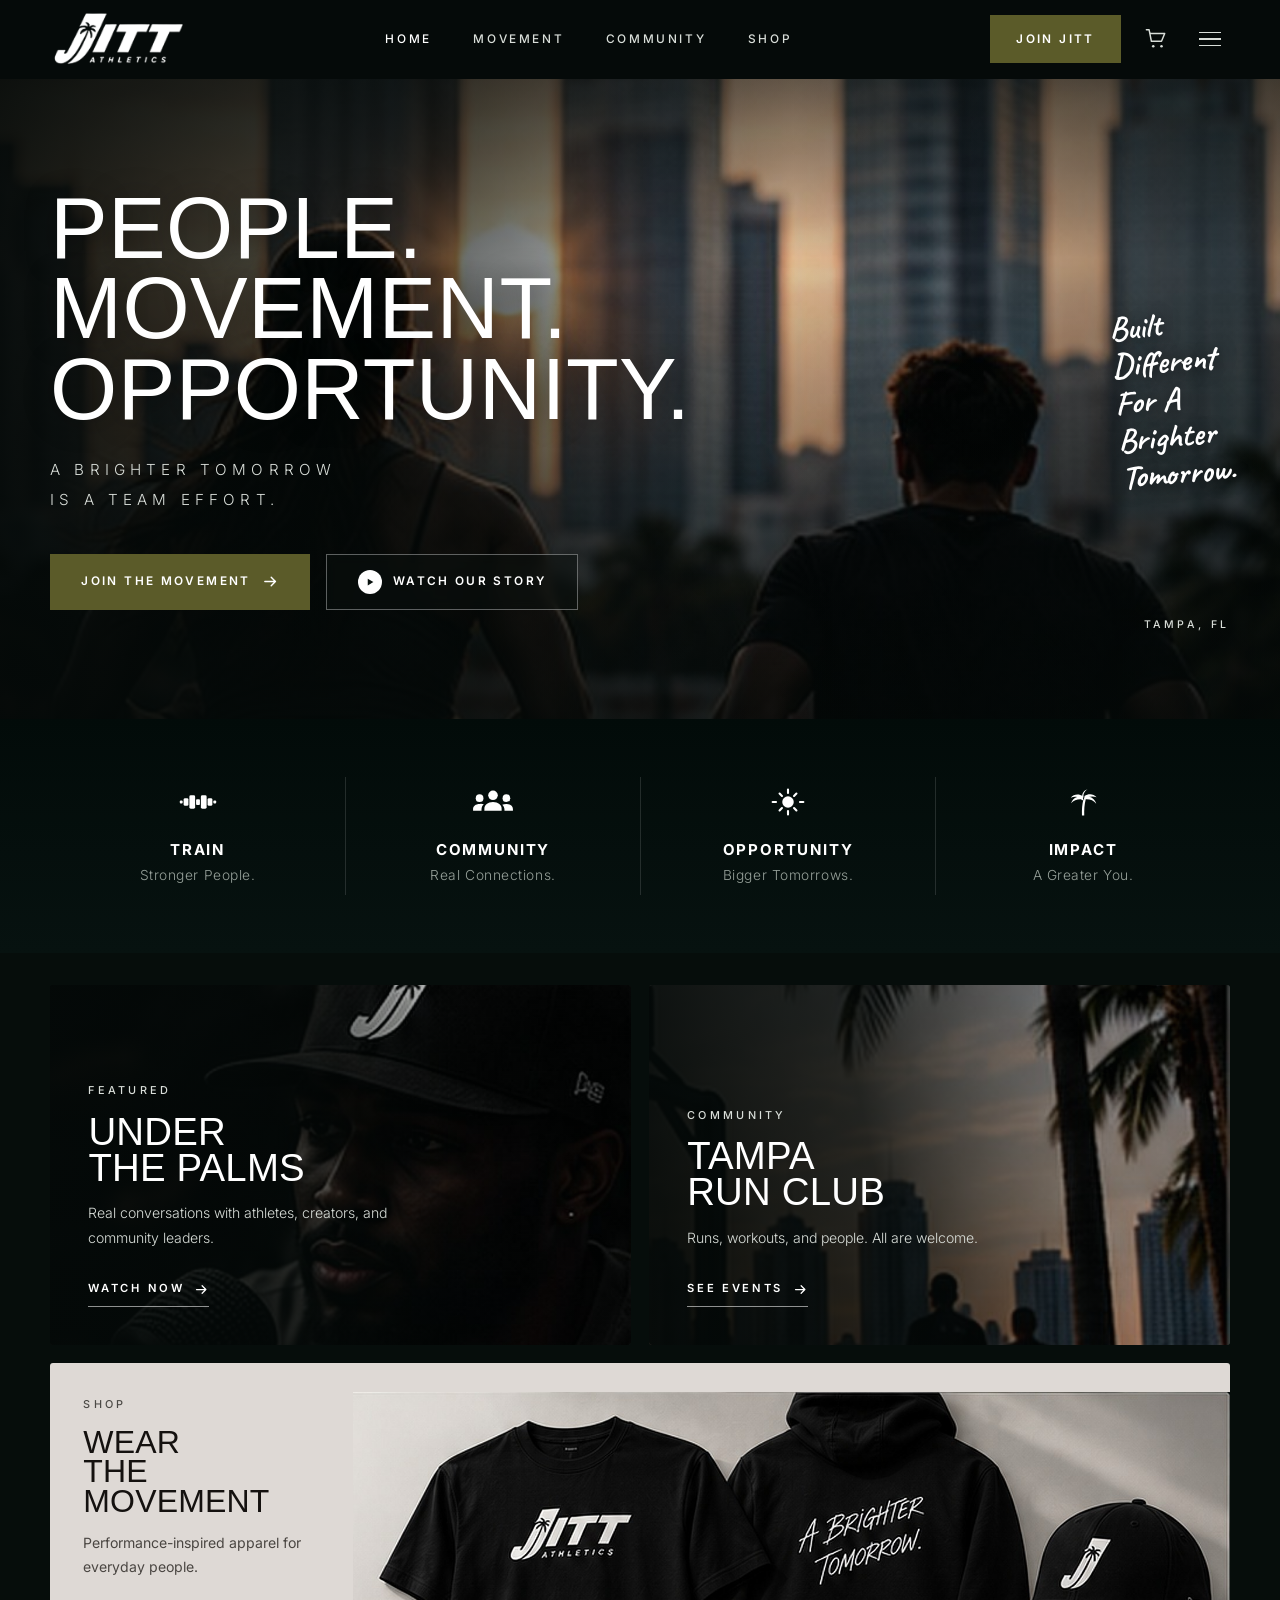
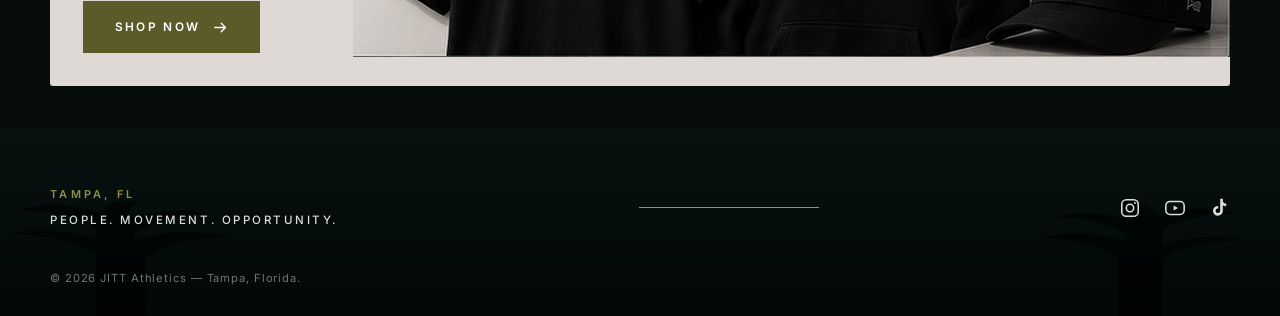
==== commit 839ea9f6: "Rebuild the site to the JITT Athletics brand design Replaces the placeholder starter with the actual" ====
--- a/index.html
+++ b/index.html
@@ -3,306 +3,257 @@
 <head>
 <meta charset="utf-8">
 <meta name="viewport" content="width=device-width, initial-scale=1">
-<title>JITT Athletics — Gear, Training &amp; Team</title>
-<meta name="description" content="JITT Athletics builds gear, training programs, and a team for athletes who show up. Train hard. Wear it proud.">
-<meta name="theme-color" content="#0b0c0e">
-
-<!-- Social sharing (update the URL once the site is live) -->
+<title>JITT Athletics — People. Movement. Opportunity.</title>
+<meta name="description" content="JITT Athletics — Tampa, FL. Train, connect, and build a brighter tomorrow. A brighter tomorrow is a team effort.">
+<meta name="theme-color" content="#060d0b">
+
 <meta property="og:type" content="website">
-<meta property="og:title" content="JITT Athletics">
-<meta property="og:description" content="Gear, training, and a team for athletes who show up.">
-<meta property="og:image" content="assets/img/og-cover.svg">
+<meta property="og:title" content="JITT Athletics — People. Movement. Opportunity.">
+<meta property="og:description" content="A brighter tomorrow is a team effort. Tampa, FL.">
+<meta property="og:image" content="assets/img/og-cover.jpg">
 <meta name="twitter:card" content="summary_large_image">
 
-<link rel="icon" href="assets/img/favicon.svg" type="image/svg+xml">
-<link rel="preconnect" href="https://fonts.googleapis.com">
-<link rel="preconnect" href="https://fonts.gstatic.com" crossorigin>
-<link href="https://fonts.googleapis.com/css2?family=Barlow+Condensed:wght@600;700;800&family=Inter:wght@400;500;600&display=swap" rel="stylesheet">
+<link rel="icon" href="assets/img/favicon.png" type="image/png">
+<link rel="apple-touch-icon" href="assets/img/apple-touch-icon.png">
+<link rel="preload" href="assets/fonts/anton-400.woff2" as="font" type="font/woff2" crossorigin>
+<link rel="preload" href="assets/fonts/inter.woff2" as="font" type="font/woff2" crossorigin>
 <link rel="stylesheet" href="assets/css/styles.css">
 </head>
 <body>
 
 <a class="skip-link" href="#main">Skip to content</a>
 
-<!-- ================= HEADER ================= -->
+<!-- ===================== HEADER ===================== -->
 <header class="site-header" id="siteHeader">
   <div class="wrap header-inner">
-    <a class="brand" href="#top" aria-label="JITT Athletics home">
-      <span class="brand-mark" aria-hidden="true">J</span>
-      <span class="brand-name">JITT<span class="brand-thin">ATHLETICS</span></span>
+    <a class="logo" href="#top" aria-label="JITT Athletics — home">
+      <img src="assets/img/jitt-logo.png" alt="JITT Athletics" width="332" height="144">
     </a>
 
     <nav class="nav" id="nav" aria-label="Main">
-      <a href="#gear">Gear</a>
-      <a href="#training">Training</a>
-      <a href="#team">Team</a>
-      <a href="#story">Story</a>
-      <a class="nav-cta" href="#contact">Get in touch</a>
+      <a href="#top">Home</a>
+      <a href="#movement">Movement</a>
+      <a href="#community">Community</a>
+      <a href="#shop">Shop</a>
+      <a class="nav-join" href="mailto:hello@jittathletics.com?subject=Join%20JITT" data-join>Join JITT</a>
     </nav>
 
-    <button class="nav-toggle" id="navToggle" aria-expanded="false" aria-controls="nav" aria-label="Open menu">
-      <span></span><span></span><span></span>
-    </button>
+    <div class="header-actions">
+      <a class="btn btn-join desktop-only" href="mailto:hello@jittathletics.com?subject=Join%20JITT" data-join>Join JITT</a>
+
+      <button class="icon-btn" type="button" aria-label="Cart (0 items)" id="cartBtn">
+        <svg viewBox="0 0 24 24" aria-hidden="true" fill="none" stroke="currentColor" stroke-width="1.6">
+          <circle cx="9" cy="20" r="1.4" fill="currentColor" stroke="none"/>
+          <circle cx="18" cy="20" r="1.4" fill="currentColor" stroke="none"/>
+          <path d="M1.5 2h3l2.5 12.5h11L21.5 6H6" stroke-linecap="round" stroke-linejoin="round"/>
+        </svg>
+      </button>
+
+      <button class="icon-btn nav-toggle" id="navToggle" aria-expanded="false" aria-controls="nav" aria-label="Open menu">
+        <span></span><span></span><span></span>
+      </button>
+    </div>
   </div>
 </header>
 
 <main id="main">
 
-  <!-- ================= HERO ================= -->
+  <!-- ===================== HERO ===================== -->
   <section class="hero" id="top">
-    <div class="hero-bg" aria-hidden="true"></div>
+    <img class="hero-img" src="assets/img/hero.jpg" alt="Three runners along the Tampa waterfront at sunset, city skyline behind them" fetchpriority="high">
+    <div class="hero-scrim" aria-hidden="true"></div>
+
     <div class="wrap hero-inner">
-      <p class="eyebrow reveal">Est. 2024 · Built for the work</p>
-      <h1 class="hero-title reveal">
-        Train hard.<br>
-        <span class="outline">Wear it proud.</span>
-      </h1>
-      <p class="hero-sub reveal">
-        JITT Athletics makes the gear, writes the programs, and runs the team.
-        One brand for athletes who keep showing up when it stops being fun.
-      </p>
-      <div class="hero-actions reveal">
-        <a class="btn btn-primary" href="#gear">Shop the gear</a>
-        <a class="btn btn-ghost" href="#training">See training programs</a>
-      </div>
-
-      <dl class="stats reveal">
-        <div><dt>Athletes trained</dt><dd data-count="500">500+</dd></div>
-        <div><dt>Weekly sessions</dt><dd data-count="12">12</dd></div>
-        <div><dt>Years in it</dt><dd data-count="3">3</dd></div>
-      </dl>
+      <div class="hero-copy">
+        <h1 class="hero-title">People.<br>Movement.<br>Opportunity.</h1>
+        <p class="hero-sub">A brighter tomorrow<br>is a team effort.</p>
+        <div class="hero-actions">
+          <a class="btn btn-primary" href="mailto:hello@jittathletics.com?subject=Join%20JITT" data-join>
+            Join the movement
+            <svg class="arrow" viewBox="0 0 24 24" aria-hidden="true"><path d="M4 12h15m-6-6 6 6-6 6" fill="none" stroke="currentColor" stroke-width="2" stroke-linecap="round" stroke-linejoin="round"/></svg>
+          </a>
+          <a class="btn btn-glass" href="#movement">
+            <span class="play" aria-hidden="true">
+              <svg viewBox="0 0 24 24"><path d="M9 7.5v9l7.5-4.5z" fill="currentColor"/></svg>
+            </span>
+            Watch our story
+          </a>
+        </div>
+      </div>
+
+      <p class="hero-script" aria-hidden="true">Built<br>Different<br>For A<br>Brighter<br>Tomorrow.</p>
+      <p class="hero-place">Tampa, FL</p>
     </div>
   </section>
 
-  <!-- ================= MARQUEE ================= -->
-  <div class="marquee" aria-hidden="true">
-    <div class="marquee-track">
-      <span>No shortcuts</span><span>·</span><span>Show up</span><span>·</span><span>Earn it</span><span>·</span>
-      <span>JITT Athletics</span><span>·</span><span>No shortcuts</span><span>·</span><span>Show up</span><span>·</span>
-      <span>Earn it</span><span>·</span><span>JITT Athletics</span><span>·</span>
-    </div>
-  </div>
-
-  <!-- ================= GEAR ================= -->
-  <section class="section" id="gear">
+  <!-- ===================== PILLARS ===================== -->
+  <section class="pillars" id="movement" aria-label="What JITT is about">
+    <div class="wrap pillar-grid">
+
+      <div class="pillar reveal">
+        <svg class="pillar-icon" viewBox="0 0 48 32" aria-hidden="true" fill="currentColor">
+          <rect x="22" y="13" width="4" height="6" rx="1"/>
+          <rect x="15" y="9" width="6" height="14" rx="1.5"/>
+          <rect x="27" y="9" width="6" height="14" rx="1.5"/>
+          <rect x="9" y="12" width="5" height="8" rx="1.5"/>
+          <rect x="34" y="12" width="5" height="8" rx="1.5"/>
+          <rect x="5" y="14.5" width="3" height="3" rx="1"/>
+          <rect x="40" y="14.5" width="3" height="3" rx="1"/>
+        </svg>
+        <h2>Train</h2>
+        <p>Stronger People.</p>
+      </div>
+
+      <div class="pillar reveal">
+        <svg class="pillar-icon" viewBox="0 0 48 32" aria-hidden="true" fill="currentColor">
+          <circle cx="24" cy="9" r="5"/>
+          <path d="M24 16c-5.5 0-9 3.2-9 7v2h18v-2c0-3.8-3.5-7-9-7z"/>
+          <circle cx="10" cy="12" r="4"/>
+          <path d="M10 18c-4.2 0-6.8 2.4-6.8 5.3V25H12v-1.2c0-2.2.9-4.2 2.4-5.5A11 11 0 0 0 10 18z"/>
+          <circle cx="38" cy="12" r="4"/>
+          <path d="M38 18c-1.6 0-3 .3-4.4.8 1.5 1.3 2.4 3.3 2.4 5.5V25h8.8v-1.7c0-2.9-2.6-5.3-6.8-5.3z"/>
+        </svg>
+        <h2>Community</h2>
+        <p>Real Connections.</p>
+      </div>
+
+      <div class="pillar reveal">
+        <svg class="pillar-icon" viewBox="0 0 48 32" aria-hidden="true" fill="none" stroke="currentColor" stroke-width="2.2" stroke-linecap="round">
+          <circle cx="24" cy="16" r="6" fill="currentColor" stroke="none"/>
+          <path d="M24 3v3.5M24 25.5V29M11.5 16H8M40 16h-3.5M15.2 7.2l2.5 2.5M30.3 22.3l2.5 2.5M32.8 7.2l-2.5 2.5M17.7 22.3l-2.5 2.5"/>
+        </svg>
+        <h2>Opportunity</h2>
+        <p>Bigger Tomorrows.</p>
+      </div>
+
+      <div class="pillar reveal">
+        <svg class="pillar-icon" viewBox="0 0 48 32" aria-hidden="true" fill="currentColor">
+          <path d="M22.9 30c-.2-6.1.2-11.7 1.5-16.6l2.3.6C25.5 18.6 25.1 24 25.3 30z"/>
+          <path d="M24.2 13.4c-4.9-1-9.6.5-12.7 4 1.7-5.2 6.2-8 11.9-7.1z"/>
+          <path d="M24 12.6c-4.3-2.5-9.2-2.8-12.8-1.1 3-3.9 8.5-4.4 12.6-1.7z"/>
+          <path d="M25.2 13.4c5-.9 9.6.7 12.6 4.3-1.5-5.3-6-8.2-11.7-7.4z"/>
+          <path d="M25.4 12.6c4.2-2.6 9.1-3.1 12.8-1.5-3.1-3.8-8.6-4.2-12.6-1.3z"/>
+          <path d="M24.6 11.3c-.7-3.6 1.2-7 4.1-8.3-3.2.4-5.9 3.7-5.5 8z"/>
+          <circle cx="23.3" cy="13.1" r="1"/><circle cx="26" cy="12.8" r="1"/>
+        </svg>
+        <h2>Impact</h2>
+        <p>A Greater You.</p>
+      </div>
+
+    </div>
+  </section>
+
+  <!-- ===================== FEATURE CARDS ===================== -->
+  <section class="features" id="community">
     <div class="wrap">
-      <header class="section-head reveal">
-        <p class="eyebrow">01 — Gear</p>
-        <h2>Kit that earns its place in the bag</h2>
-        <p class="lede">Tested in our own sessions before it ever goes on the site. Built to be worn four times a week, not four times a year.</p>
-      </header>
-
-      <div class="grid grid-3">
-        <article class="card product reveal">
-          <div class="product-media ph-1" aria-hidden="true"><span>Photo</span></div>
-          <div class="card-body">
-            <h3>Training Tee</h3>
-            <p>Breathable poly-cotton blend that survives the wash cycle and the workout.</p>
-            <p class="price">$34</p>
+      <div class="feature-row">
+
+        <article class="feature reveal">
+          <img class="feature-img" src="assets/img/podcast.jpg" alt="A JITT Athletics guest speaking into a studio microphone">
+          <div class="feature-scrim" aria-hidden="true"></div>
+          <div class="feature-body">
+            <p class="label">Featured</p>
+            <h2>Under<br>the Palms</h2>
+            <p class="feature-text">Real conversations with athletes, creators, and community leaders.</p>
+            <a class="link-arrow" href="#">Watch now
+              <svg viewBox="0 0 24 24" aria-hidden="true"><path d="M4 12h15m-6-6 6 6-6 6" fill="none" stroke="currentColor" stroke-width="2" stroke-linecap="round" stroke-linejoin="round"/></svg>
+            </a>
           </div>
         </article>
 
-        <article class="card product reveal">
-          <div class="product-media ph-2" aria-hidden="true"><span>Photo</span></div>
-          <div class="card-body">
-            <h3>Performance Hoodie</h3>
-            <p>Heavyweight fleece for warm-ups, cool-downs, and the walk back to the car.</p>
-            <p class="price">$72</p>
+        <article class="feature reveal">
+          <img class="feature-img" src="assets/img/runclub.jpg" alt="Two runners watching the Tampa skyline from a palm-lined court at dusk">
+          <div class="feature-scrim" aria-hidden="true"></div>
+          <div class="feature-body">
+            <p class="label">Community</p>
+            <h2>Tampa<br>Run Club</h2>
+            <p class="feature-text">Runs, workouts, and people. All are welcome.</p>
+            <a class="link-arrow" href="#">See events
+              <svg viewBox="0 0 24 24" aria-hidden="true"><path d="M4 12h15m-6-6 6 6-6 6" fill="none" stroke="currentColor" stroke-width="2" stroke-linecap="round" stroke-linejoin="round"/></svg>
+            </a>
           </div>
         </article>
 
-        <article class="card product reveal">
-          <div class="product-media ph-3" aria-hidden="true"><span>Photo</span></div>
-          <div class="card-body">
-            <h3>Session Shorts</h3>
-            <p>Four-way stretch, zip pocket, no ride-up. The pair you reach for first.</p>
-            <p class="price">$48</p>
-          </div>
-        </article>
-      </div>
-
-      <p class="section-foot reveal">
-        Online checkout is coming. Until then —
-        <a href="#contact">message us</a> to order or ask about sizing.
-      </p>
+      </div>
+
+      <!-- Shop banner -->
+      <article class="shop reveal" id="shop">
+        <div class="shop-copy">
+          <p class="label">Shop</p>
+          <h2>Wear<br>the Movement</h2>
+          <p class="shop-text">Performance-inspired apparel for everyday people.</p>
+          <a class="btn btn-primary" href="#">
+            Shop now
+            <svg class="arrow" viewBox="0 0 24 24" aria-hidden="true"><path d="M4 12h15m-6-6 6 6-6 6" fill="none" stroke="currentColor" stroke-width="2" stroke-linecap="round" stroke-linejoin="round"/></svg>
+          </a>
+        </div>
+        <img class="shop-img" src="assets/img/products.jpg" alt="JITT Athletics black tee, hoodie, and cap">
+      </article>
     </div>
   </section>
 
-  <!-- ================= TRAINING ================= -->
-  <section class="section section-alt" id="training">
-    <div class="wrap">
-      <header class="section-head reveal">
-        <p class="eyebrow">02 — Training</p>
-        <h2>Programs that assume you're serious</h2>
-        <p class="lede">Coach-written, progressively loaded, and adjusted to what you can actually do this week.</p>
-      </header>
-
-      <div class="grid grid-3">
-        <article class="card plan reveal">
-          <h3>Foundations</h3>
-          <p class="plan-price">$49<span>/month</span></p>
-          <ul class="ticks">
-            <li>3 sessions per week</li>
-            <li>Strength &amp; conditioning base</li>
-            <li>Video form library</li>
-            <li>Email support</li>
-          </ul>
-          <a class="btn btn-ghost btn-block" href="#contact">Start here</a>
-        </article>
-
-        <article class="card plan featured reveal">
-          <p class="tag">Most popular</p>
-          <h3>Competitor</h3>
-          <p class="plan-price">$99<span>/month</span></p>
-          <ul class="ticks">
-            <li>5 sessions per week</li>
-            <li>Sport-specific blocks</li>
-            <li>Monthly check-in call</li>
-            <li>Programming adjusted to your data</li>
-          </ul>
-          <a class="btn btn-primary btn-block" href="#contact">Join Competitor</a>
-        </article>
-
-        <article class="card plan reveal">
-          <h3>1-on-1 Coaching</h3>
-          <p class="plan-price">$249<span>/month</span></p>
-          <ul class="ticks">
-            <li>Fully bespoke programming</li>
-            <li>Weekly video review</li>
-            <li>Direct line to your coach</li>
-            <li>Competition prep &amp; peaking</li>
-          </ul>
-          <a class="btn btn-ghost btn-block" href="#contact">Apply</a>
-        </article>
-      </div>
-    </div>
-  </section>
-
-  <!-- ================= TEAM / CLUB ================= -->
-  <section class="section" id="team">
-    <div class="wrap split">
-      <div class="split-text reveal">
-        <p class="eyebrow">03 — The Team</p>
-        <h2>Train alone if you want. It's slower.</h2>
-        <p class="lede">
-          The JITT squad meets year-round. Open sessions for anyone testing the water,
-          a competitive roster for athletes chasing a result, and a coaching staff that
-          knows every name in the room.
-        </p>
-        <ul class="ticks ticks-lg">
-          <li>Open sessions — Tue &amp; Thu, 6:00 PM</li>
-          <li>Squad training — Mon / Wed / Sat, 7:00 AM</li>
-          <li>Youth development — Sat, 10:00 AM</li>
-        </ul>
-        <a class="btn btn-primary" href="#contact">Book a trial session</a>
-      </div>
-      <div class="split-media reveal" aria-hidden="true">
-        <div class="ph-4"><span>Team photo</span></div>
-      </div>
-    </div>
-  </section>
-
-  <!-- ================= STORY ================= -->
-  <section class="section section-alt" id="story">
-    <div class="wrap narrow">
-      <header class="section-head reveal">
-        <p class="eyebrow">04 — Story</p>
-        <h2>Why JITT exists</h2>
-      </header>
-      <div class="prose reveal">
-        <p>
-          JITT started in a half-empty gym with borrowed plates and a group chat.
-          No sponsors, no shortcuts — just a handful of athletes who wanted programming
-          that respected their time and kit that didn't fall apart by week three.
-        </p>
-        <p>
-          We still make everything the same way: test it ourselves, keep what works,
-          bin what doesn't. If it isn't good enough for our own squad, it doesn't get
-          our name on it.
-        </p>
-        <p class="signature">— The JITT Athletics team</p>
-      </div>
-    </div>
-  </section>
-
-  <!-- ================= CONTACT ================= -->
-  <section class="section contact" id="contact">
-    <div class="wrap narrow">
-      <header class="section-head reveal">
-        <p class="eyebrow">05 — Get in touch</p>
-        <h2>Come train with us</h2>
-        <p class="lede">Questions about gear, programs, or the squad? Send a note and we'll get back within a day.</p>
-      </header>
-
-      <!--
-        FORM SETUP: this form posts nowhere until you connect a handler.
-        Easiest option — create a free form at https://formspree.io and replace
-        the action below with your endpoint, then delete the data-mailto attribute.
-        Until then the form opens the visitor's email client addressed to you.
-      -->
-      <form class="form reveal" id="contactForm" data-mailto="hello@jittathletics.com" novalidate>
-        <div class="field">
-          <label for="name">Name</label>
-          <input id="name" name="name" type="text" autocomplete="name" required>
-          <p class="error" data-error-for="name"></p>
-        </div>
-        <div class="field">
-          <label for="email">Email</label>
-          <input id="email" name="email" type="email" autocomplete="email" required>
-          <p class="error" data-error-for="email"></p>
-        </div>
-        <div class="field">
-          <label for="topic">I'm interested in</label>
-          <select id="topic" name="topic">
-            <option>Gear</option>
-            <option>Training programs</option>
-            <option>Joining the team</option>
-            <option>Something else</option>
-          </select>
-        </div>
-        <div class="field">
-          <label for="message">Message</label>
-          <textarea id="message" name="message" rows="5" required></textarea>
-          <p class="error" data-error-for="message"></p>
-        </div>
-        <button class="btn btn-primary btn-block" type="submit">Send message</button>
-        <p class="form-note" id="formNote" role="status"></p>
-      </form>
-    </div>
-  </section>
-
 </main>
 
-<!-- ================= FOOTER ================= -->
+<!-- ===================== FOOTER ===================== -->
 <footer class="site-footer">
+  <div class="palms" aria-hidden="true"></div>
   <div class="wrap footer-inner">
-    <div class="footer-brand">
-      <span class="brand-mark" aria-hidden="true">J</span>
-      <p>JITT Athletics<br><span class="muted">Train hard. Wear it proud.</span></p>
-    </div>
-
-    <nav class="footer-nav" aria-label="Footer">
-      <a href="#gear">Gear</a>
-      <a href="#training">Training</a>
-      <a href="#team">Team</a>
-      <a href="#story">Story</a>
-      <a href="#contact">Contact</a>
+    <div class="footer-left">
+      <p class="footer-place">Tampa, FL</p>
+      <p class="footer-tag">People. Movement. Opportunity.</p>
+    </div>
+
+    <span class="footer-rule" aria-hidden="true"></span>
+
+    <nav class="socials" aria-label="Social media">
+      <!-- EDIT ME: point these at the real profiles -->
+      <a href="#" aria-label="JITT Athletics on Instagram">
+        <svg viewBox="0 0 24 24" aria-hidden="true" fill="none" stroke="currentColor" stroke-width="1.7">
+          <rect x="3" y="3" width="18" height="18" rx="5"/><circle cx="12" cy="12" r="4"/><circle cx="17.4" cy="6.6" r="1.1" fill="currentColor" stroke="none"/>
+        </svg>
+      </a>
+      <a href="#" aria-label="JITT Athletics on YouTube">
+        <svg viewBox="0 0 24 24" aria-hidden="true" fill="none" stroke="currentColor" stroke-width="1.7">
+          <rect x="2" y="5" width="20" height="14" rx="4.5"/><path d="M10.5 9.2v5.6l4.8-2.8z" fill="currentColor" stroke="none"/>
+        </svg>
+      </a>
+      <a href="#" aria-label="JITT Athletics on TikTok">
+        <svg viewBox="0 0 24 24" aria-hidden="true" fill="currentColor">
+          <path d="M16.2 2h-2.9v13.1a2.5 2.5 0 1 1-2.2-2.5v-2.9a5.4 5.4 0 1 0 5.1 5.4V8.9a6.4 6.4 0 0 0 3.7 1.2V7.2a3.7 3.7 0 0 1-3.7-3.7V2z"/>
+        </svg>
+      </a>
     </nav>
-
-    <div class="footer-contact">
-      <!-- EDIT ME: real contact details and social links -->
-      <a href="mailto:hello@jittathletics.com">hello@jittathletics.com</a>
-      <div class="socials">
-        <a href="#" aria-label="Instagram">Instagram</a>
-        <a href="#" aria-label="TikTok">TikTok</a>
-        <a href="#" aria-label="YouTube">YouTube</a>
-      </div>
-    </div>
-  </div>
+  </div>
+
   <div class="wrap footer-legal">
-    <p>&copy; <span id="year">2026</span> JITT Athletics. All rights reserved.</p>
+    <p>&copy; <span id="year">2026</span> JITT Athletics — Tampa, Florida.</p>
   </div>
 </footer>
+
+<!-- ===================== JOIN DIALOG ===================== -->
+<!-- Gives the "Join JITT" buttons somewhere to go without adding a section
+     that isn't in the design. -->
+<div class="modal" id="joinModal" hidden>
+  <div class="modal-backdrop" data-close></div>
+  <div class="modal-panel" role="dialog" aria-modal="true" aria-labelledby="joinTitle">
+    <button class="modal-close" type="button" aria-label="Close" data-close>&times;</button>
+    <p class="label">Join JITT</p>
+    <h2 id="joinTitle">Get on the list</h2>
+    <p class="modal-text">Runs, drops, and events in Tampa — straight to your inbox. No spam.</p>
+
+    <!--
+      FORM SETUP: create a free form at https://formspree.io (or Mailchimp,
+      Beehiiv, ConvertKit) and paste the endpoint into action="" below.
+      Until then this falls back to opening the visitor's email app.
+    -->
+    <form class="join-form" id="joinForm" data-mailto="hello@jittathletics.com" novalidate>
+      <label class="sr-only" for="joinEmail">Email address</label>
+      <input id="joinEmail" name="email" type="email" placeholder="you@email.com" autocomplete="email" required>
+      <button class="btn btn-primary" type="submit">Join</button>
+    </form>
+    <p class="form-note" id="joinNote" role="status"></p>
+  </div>
+</div>
 
 <script src="assets/js/main.js"></script>
 </body>
--- a/assets/css/styles.css
+++ b/assets/css/styles.css
@@ -1,312 +1,441 @@
 /* ==========================================================================
-   JITT ATHLETICS — stylesheet
-   Change the brand in one place: the :root block below.
+   JITT ATHLETICS
+   Palette sampled from the brand comp. Change the brand in :root below.
    ========================================================================== */
 
+/* ---- Self-hosted fonts (latin subset, from Google Fonts) ---- */
+@font-face {
+  font-family: 'Anton';
+  font-style: normal; font-weight: 400; font-display: swap;
+  src: url("../fonts/anton-400.woff2") format("woff2");
+}
+@font-face {
+  font-family: 'Caveat';
+  font-style: normal; font-weight: 700; font-display: swap;
+  src: url("../fonts/caveat-700.woff2") format("woff2");
+}
+@font-face {
+  font-family: 'Inter';
+  font-style: normal; font-weight: 300 700; font-display: swap;
+  src: url("../fonts/inter.woff2") format("woff2");
+}
+
+
 :root {
-  /* ---- BRAND (edit these) ---- */
-  --accent:        #d7ff2e;   /* primary brand colour — buttons, highlights */
-  --accent-ink:    #0b0c0e;   /* text that sits on top of the accent */
-  --bg:            #0b0c0e;   /* page background */
-  --bg-alt:        #111317;   /* alternating section background */
-  --surface:       #16191e;   /* cards */
-  --ink:           #f4f6f8;   /* main text */
-  --ink-muted:     #9aa3ad;   /* secondary text */
-  --line:          #262b32;   /* borders */
+  /* ---- Brand ---- */
+  --bg:          #060d0b;   /* near-black green, page base */
+  --bg-2:        #0a1512;   /* raised bands */
+  --bg-3:        #0e1a16;   /* cards */
+  --accent:      #5b5b29;   /* olive — buttons */
+  --accent-hi:   #8f8f46;   /* brighter olive — small text, hovers */
+  --cream:       #ded9d5;   /* light shop panel */
+  --ink:         #ffffff;
+  --ink-soft:    #d9ded9;
+  --muted:       #97a19a;
+  --line:        rgba(255,255,255,0.13);
 
   /* ---- Type ---- */
-  --font-display: "Barlow Condensed", "Oswald", "Arial Narrow", sans-serif;
-  --font-body:    "Inter", -apple-system, BlinkMacSystemFont, "Segoe UI", Roboto, sans-serif;
-
-  /* ---- Layout ---- */
+  --display: "Anton", "Oswald", "Arial Narrow", sans-serif;
+  --body:    "Inter", -apple-system, BlinkMacSystemFont, "Segoe UI", Roboto, sans-serif;
+  --script:  "Caveat", "Segoe Script", cursive;
+
   --wrap: 1180px;
-  --radius: 14px;
-  --pad-section: clamp(4rem, 9vw, 7.5rem);
-}
-
-/* ---------- Reset ---------- */
+  --header-h: 78px;
+}
+
 *, *::before, *::after { box-sizing: border-box; }
 html { scroll-behavior: smooth; }
 body {
   margin: 0;
   background: var(--bg);
   color: var(--ink);
-  font-family: var(--font-body);
-  font-size: 17px;
-  line-height: 1.65;
+  font-family: var(--body);
+  font-size: 16px;
+  line-height: 1.6;
   -webkit-font-smoothing: antialiased;
   overflow-x: hidden;
 }
-img { max-width: 100%; display: block; }
-h1, h2, h3 {
-  font-family: var(--font-display);
+img { display: block; max-width: 100%; }
+h1, h2 {
+  font-family: var(--display);
+  font-weight: 400;
   text-transform: uppercase;
-  letter-spacing: 0.01em;
-  line-height: 0.95;
-  margin: 0 0 0.5em;
-  font-weight: 800;
-}
-h2 { font-size: clamp(2.2rem, 5vw, 3.6rem); }
-h3 { font-size: 1.5rem; letter-spacing: 0.02em; }
-p  { margin: 0 0 1rem; }
-a  { color: inherit; }
+  line-height: 0.93;
+  letter-spacing: 0.005em;
+  margin: 0;
+}
+p { margin: 0; }
+a { color: inherit; text-decoration: none; }
 
 .wrap { width: min(100% - 2.5rem, var(--wrap)); margin-inline: auto; }
-.wrap.narrow { width: min(100% - 2.5rem, 760px); }
-
+.sr-only {
+  position: absolute; width: 1px; height: 1px; padding: 0; margin: -1px;
+  overflow: hidden; clip: rect(0 0 0 0); white-space: nowrap; border: 0;
+}
 .skip-link {
-  position: absolute; left: -999px; top: 0; z-index: 200;
-  background: var(--accent); color: var(--accent-ink);
-  padding: 0.75rem 1.25rem; font-weight: 600;
+  position: absolute; left: -999px; top: 0; z-index: 300;
+  background: var(--accent); color: #fff; padding: 0.8rem 1.25rem; font-weight: 600;
 }
 .skip-link:focus { left: 0; }
-
-:focus-visible { outline: 3px solid var(--accent); outline-offset: 3px; }
-
-/* ---------- Header ---------- */
+:focus-visible { outline: 2px solid var(--accent-hi); outline-offset: 3px; }
+
+/* Small uppercase label used across sections */
+.label {
+  font-size: 0.68rem; font-weight: 500;
+  text-transform: uppercase; letter-spacing: 0.3em;
+  color: var(--ink-soft); margin-bottom: 0.9rem;
+}
+
+/* ===================== Header ===================== */
 .site-header {
-  position: sticky; top: 0; z-index: 100;
-  background: color-mix(in srgb, var(--bg) 80%, transparent);
-  backdrop-filter: blur(12px);
+  position: sticky; top: 0; z-index: 120;
+  background: #050a09;
   border-bottom: 1px solid transparent;
-  transition: border-color 0.25s ease, background 0.25s ease;
-}
-.site-header.scrolled { border-bottom-color: var(--line); background: color-mix(in srgb, var(--bg) 95%, transparent); }
-.header-inner { display: flex; align-items: center; justify-content: space-between; height: 74px; gap: 1rem; }
-
-.brand { display: inline-flex; align-items: center; gap: 0.6rem; text-decoration: none; }
-.brand-mark {
+  transition: border-color 0.3s ease;
+}
+.site-header.scrolled { border-bottom-color: var(--line); }
+.header-inner {
+  display: flex; align-items: center; justify-content: space-between;
+  height: var(--header-h); gap: 1.5rem;
+}
+.logo img { width: 138px; height: auto; }
+
+.nav { display: flex; align-items: center; gap: 2.6rem; }
+.nav > a {
+  font-size: 0.74rem; font-weight: 500;
+  text-transform: uppercase; letter-spacing: 0.22em;
+  color: var(--ink-soft); transition: color 0.2s ease;
+  white-space: nowrap;
+}
+.nav > a:hover, .nav > a.active { color: #fff; }
+.nav-join { display: none; }
+
+.header-actions { display: flex; align-items: center; gap: 0.9rem; }
+
+.icon-btn {
   display: grid; place-items: center;
-  width: 34px; height: 34px; border-radius: 8px;
-  background: var(--accent); color: var(--accent-ink);
-  font-family: var(--font-display); font-weight: 800; font-size: 1.4rem;
-}
-.brand-name {
-  font-family: var(--font-display); font-weight: 800;
-  font-size: 1.35rem; letter-spacing: 0.06em; text-transform: uppercase;
-}
-.brand-thin { color: var(--ink-muted); font-weight: 600; margin-left: 0.4em; }
-
-.nav { display: flex; align-items: center; gap: 1.9rem; }
-.nav a {
-  text-decoration: none; font-size: 0.93rem; font-weight: 500;
-  color: var(--ink-muted); transition: color 0.2s ease;
-}
-.nav a:hover, .nav a.active { color: var(--ink); }
-.nav .nav-cta {
-  color: var(--accent-ink); background: var(--accent);
-  padding: 0.55rem 1.1rem; border-radius: 999px; font-weight: 600;
-}
-.nav .nav-cta:hover { filter: brightness(1.08); color: var(--accent-ink); }
-
-.nav-toggle {
-  display: none; flex-direction: column; gap: 5px;
-  background: none; border: 0; padding: 0.6rem; cursor: pointer;
-}
-.nav-toggle span { width: 24px; height: 2px; background: var(--ink); transition: transform 0.25s ease, opacity 0.2s ease; }
-.nav-toggle[aria-expanded="true"] span:nth-child(1) { transform: translateY(7px) rotate(45deg); }
+  width: 40px; height: 40px; padding: 0;
+  background: none; border: 0; color: var(--ink-soft); cursor: pointer;
+  transition: color 0.2s ease;
+}
+.icon-btn:hover { color: #fff; }
+.icon-btn svg { width: 22px; height: 22px; }
+
+/* flex, not the .icon-btn grid: grid stretches the three auto rows apart,
+   which stops the bars meeting in the middle to form the close X. */
+.nav-toggle { display: flex; flex-direction: column; align-items: center; justify-content: center; gap: 5px; }
+.nav-toggle span {
+  display: block; width: 22px; height: 1.5px; background: currentColor;
+  transition: transform 0.25s ease, opacity 0.2s ease;
+}
+.nav-toggle[aria-expanded="true"] span:nth-child(1) { transform: translateY(6.5px) rotate(45deg); }
 .nav-toggle[aria-expanded="true"] span:nth-child(2) { opacity: 0; }
-.nav-toggle[aria-expanded="true"] span:nth-child(3) { transform: translateY(-7px) rotate(-45deg); }
-
-/* ---------- Hero ---------- */
-.hero { position: relative; padding: clamp(4rem, 11vw, 8.5rem) 0 clamp(3rem, 7vw, 5rem); overflow: hidden; }
-.hero-bg {
-  position: absolute; inset: 0; z-index: 0;
+.nav-toggle[aria-expanded="true"] span:nth-child(3) { transform: translateY(-6.5px) rotate(-45deg); }
+
+/* ===================== Buttons ===================== */
+.btn {
+  display: inline-flex; align-items: center; justify-content: center; gap: 0.7rem;
+  padding: 0.95rem 1.9rem;
+  font-family: var(--body); font-size: 0.74rem; font-weight: 600;
+  text-transform: uppercase; letter-spacing: 0.2em;
+  border: 1px solid transparent; cursor: pointer;
+  transition: background 0.2s ease, border-color 0.2s ease, transform 0.15s ease;
+}
+.btn:active { transform: translateY(1px); }
+.btn .arrow { width: 17px; height: 17px; flex: none; transition: transform 0.25s ease; }
+.btn:hover .arrow { transform: translateX(4px); }
+
+.btn-primary { background: var(--accent); color: #fff; border-color: var(--accent); }
+.btn-primary:hover { background: #6b6b31; border-color: #6b6b31; }
+
+.btn-join { background: var(--accent); color: #fff; padding: 0.85rem 1.6rem; }
+.btn-join:hover { background: #6b6b31; }
+
+.btn-glass {
+  background: rgba(10,16,14,0.5); color: #fff;
+  border-color: rgba(255,255,255,0.35);
+  backdrop-filter: blur(6px);
+}
+.btn-glass:hover { background: rgba(10,16,14,0.75); border-color: #fff; }
+.play {
+  display: grid; place-items: center; flex: none;
+  width: 24px; height: 24px; border-radius: 50%; background: #fff; color: #0a120f;
+}
+.play svg { width: 18px; height: 18px; }
+
+/* ===================== Hero ===================== */
+.hero {
+  position: relative;
+  min-height: clamp(480px, 66vw, 640px);
+  display: flex; align-items: center;
+  overflow: hidden;
+}
+.hero-img {
+  position: absolute; inset: 0;
+  width: 100%; height: 100%;
+  object-fit: cover; object-position: 60% 42%;
+}
+.hero-scrim {
+  position: absolute; inset: 0;
   background:
-    radial-gradient(60rem 32rem at 78% 8%, color-mix(in srgb, var(--accent) 16%, transparent), transparent 62%),
-    radial-gradient(44rem 30rem at 8% 92%, rgba(90,120,255,0.16), transparent 60%),
-    linear-gradient(180deg, #101216 0%, var(--bg) 70%);
-}
-.hero-bg::after {
-  content: ""; position: absolute; inset: 0;
-  background-image: linear-gradient(var(--line) 1px, transparent 1px), linear-gradient(90deg, var(--line) 1px, transparent 1px);
-  background-size: 64px 64px;
-  opacity: 0.25;
-  mask-image: radial-gradient(70% 60% at 50% 40%, #000, transparent 78%);
-}
-.hero-inner { position: relative; z-index: 1; }
-
-.eyebrow {
-  font-family: var(--font-display); text-transform: uppercase;
-  letter-spacing: 0.22em; font-size: 0.82rem; font-weight: 700;
-  color: var(--accent); margin-bottom: 1rem;
-}
+    linear-gradient(90deg, rgba(4,9,8,0.92) 0%, rgba(4,9,8,0.62) 34%, rgba(4,9,8,0.12) 62%, rgba(4,9,8,0.45) 100%),
+    linear-gradient(180deg, rgba(4,9,8,0.55) 0%, transparent 28%, rgba(4,9,8,0.75) 100%);
+}
+.hero-inner { position: relative; z-index: 2; width: min(100% - 2.5rem, var(--wrap)); }
+.hero-copy { max-width: 40rem; }
+
 .hero-title {
-  font-size: clamp(3.2rem, 12vw, 8.5rem);
-  margin: 0 0 1.2rem;
-}
-.hero-title .outline {
-  -webkit-text-stroke: 2px var(--ink);
-  color: transparent;
-}
-.hero-sub { max-width: 52ch; font-size: clamp(1.02rem, 1.5vw, 1.2rem); color: var(--ink-muted); }
-.hero-actions { display: flex; flex-wrap: wrap; gap: 0.9rem; margin: 2rem 0 3.5rem; }
-
-.stats { display: flex; flex-wrap: wrap; gap: clamp(2rem, 6vw, 4.5rem); margin: 0; padding-top: 2rem; border-top: 1px solid var(--line); }
-.stats dt { font-size: 0.82rem; color: var(--ink-muted); text-transform: uppercase; letter-spacing: 0.12em; }
-.stats dd {
-  margin: 0.25rem 0 0; font-family: var(--font-display); font-weight: 800;
-  font-size: clamp(2rem, 4.5vw, 3rem); line-height: 1;
-}
-
-/* ---------- Buttons ---------- */
-.btn {
-  display: inline-flex; align-items: center; justify-content: center;
-  padding: 0.9rem 1.7rem; border-radius: 999px;
-  font-weight: 600; font-size: 0.96rem; text-decoration: none;
-  border: 1px solid transparent; cursor: pointer;
-  transition: transform 0.15s ease, filter 0.2s ease, background 0.2s ease, color 0.2s ease;
-}
-.btn:active { transform: translateY(1px); }
-.btn-primary { background: var(--accent); color: var(--accent-ink); }
-.btn-primary:hover { filter: brightness(1.08); }
-.btn-ghost { border-color: var(--line); color: var(--ink); background: transparent; }
-.btn-ghost:hover { border-color: var(--ink); background: rgba(255,255,255,0.04); }
-.btn-block { display: flex; width: 100%; margin-top: 1.25rem; }
-
-/* ---------- Marquee ---------- */
-.marquee {
-  border-block: 1px solid var(--line);
-  background: var(--bg-alt);
-  overflow: hidden; padding: 0.9rem 0;
-}
-.marquee-track {
-  display: flex; gap: 2rem; width: max-content;
-  animation: slide 28s linear infinite;
-  font-family: var(--font-display); text-transform: uppercase;
-  letter-spacing: 0.18em; font-size: 1.05rem; font-weight: 700;
-  color: var(--ink-muted); white-space: nowrap;
-}
-.marquee-track span:nth-child(4n+1) { color: var(--accent); }
-@keyframes slide { to { transform: translateX(-50%); } }
-
-/* ---------- Sections ---------- */
-.section { padding: var(--pad-section) 0; }
-.section-alt { background: var(--bg-alt); border-block: 1px solid var(--line); }
-.section-head { max-width: 64ch; margin-bottom: clamp(2.5rem, 5vw, 3.5rem); }
-.lede { color: var(--ink-muted); font-size: 1.08rem; }
-.section-foot { margin-top: 2.5rem; color: var(--ink-muted); }
-.section-foot a { color: var(--accent); }
-
-.grid { display: grid; gap: 1.5rem; }
-.grid-3 { grid-template-columns: repeat(auto-fit, minmax(280px, 1fr)); }
-
-.card {
-  background: var(--surface);
-  border: 1px solid var(--line);
-  border-radius: var(--radius);
-  overflow: hidden;
-  transition: transform 0.25s ease, border-color 0.25s ease;
-}
-.card:hover { transform: translateY(-4px); border-color: color-mix(in srgb, var(--accent) 45%, var(--line)); }
-.card-body { padding: 1.5rem; }
-.card-body p { color: var(--ink-muted); font-size: 0.96rem; }
-.price { color: var(--accent) !important; font-weight: 600; margin: 0.75rem 0 0; }
-
-/* Image placeholders — swap these divs for <img> when you have photos */
-.product-media, .ph-4 {
-  display: grid; place-items: center;
-  color: rgba(255,255,255,0.35); font-size: 0.8rem;
-  text-transform: uppercase; letter-spacing: 0.2em;
-}
-.product-media { aspect-ratio: 4 / 3; }
-.ph-1 { background: linear-gradient(135deg, #1d2127, #2b3139); }
-.ph-2 { background: linear-gradient(135deg, #232026, #38303a); }
-.ph-3 { background: linear-gradient(135deg, #1b2429, #27373d); }
-.ph-4 {
-  aspect-ratio: 4 / 5; border-radius: var(--radius); border: 1px solid var(--line);
-  background: linear-gradient(150deg, #1c2026, #2c333c 60%, #1a1d22);
-}
-
-/* Pricing cards */
-.plan { padding: 2rem 1.75rem; display: flex; flex-direction: column; }
-.plan.featured { border-color: var(--accent); background: linear-gradient(180deg, color-mix(in srgb, var(--accent) 7%, var(--surface)), var(--surface)); }
-.tag {
-  display: inline-block; align-self: flex-start;
-  background: var(--accent); color: var(--accent-ink);
-  font-size: 0.72rem; font-weight: 700; text-transform: uppercase; letter-spacing: 0.12em;
-  padding: 0.25rem 0.7rem; border-radius: 999px; margin: 0 0 0.75rem;
-}
-.plan-price { font-family: var(--font-display); font-size: 2.8rem; font-weight: 800; line-height: 1; margin: 0 0 1.25rem; }
-.plan-price span { font-family: var(--font-body); font-size: 0.95rem; font-weight: 500; color: var(--ink-muted); }
-.plan .btn { margin-top: auto; }
-
-.ticks { list-style: none; margin: 0 0 1.5rem; padding: 0; display: grid; gap: 0.7rem; }
-.ticks li { position: relative; padding-left: 1.7rem; color: var(--ink-muted); font-size: 0.97rem; }
-.ticks li::before {
-  content: ""; position: absolute; left: 0; top: 0.55em;
-  width: 9px; height: 5px; border-left: 2px solid var(--accent); border-bottom: 2px solid var(--accent);
-  transform: rotate(-45deg);
-}
-.ticks-lg li { font-size: 1.02rem; color: var(--ink); }
-
-/* Split section */
-.split { display: grid; grid-template-columns: 1.05fr 0.95fr; gap: clamp(2rem, 6vw, 4.5rem); align-items: center; }
-.split-text .btn { margin-top: 0.75rem; }
-
-/* Story */
-.prose p { max-width: 66ch; color: var(--ink-muted); font-size: 1.06rem; }
-.signature { color: var(--ink) !important; font-family: var(--font-display); text-transform: uppercase; letter-spacing: 0.1em; }
-
-/* ---------- Form ---------- */
-.form { display: grid; gap: 1.25rem; }
-.field { display: grid; gap: 0.45rem; }
-.field label { font-size: 0.88rem; font-weight: 600; letter-spacing: 0.04em; text-transform: uppercase; color: var(--ink-muted); }
-.field input, .field select, .field textarea {
-  width: 100%; padding: 0.85rem 1rem;
-  background: var(--surface); color: var(--ink);
-  border: 1px solid var(--line); border-radius: 10px;
-  font: inherit; font-size: 1rem;
-}
-.field textarea { resize: vertical; }
-.field input:focus, .field select:focus, .field textarea:focus { border-color: var(--accent); outline: none; }
-.field .error { margin: 0; font-size: 0.85rem; color: #ff7b72; min-height: 1rem; }
-.field.invalid input, .field.invalid textarea { border-color: #ff7b72; }
-.form-note { margin: 0.5rem 0 0; font-size: 0.92rem; color: var(--ink-muted); min-height: 1.3rem; }
-.form-note.ok { color: var(--accent); }
-
-/* ---------- Footer ---------- */
-.site-footer { border-top: 1px solid var(--line); background: var(--bg-alt); padding: 3.5rem 0 2rem; }
-.footer-inner { display: flex; flex-wrap: wrap; gap: 2.5rem; justify-content: space-between; }
-.footer-brand { display: flex; gap: 0.9rem; align-items: flex-start; }
-.footer-brand p { margin: 0; font-family: var(--font-display); text-transform: uppercase; letter-spacing: 0.08em; font-size: 1.1rem; }
-.muted { color: var(--ink-muted); font-family: var(--font-body); text-transform: none; letter-spacing: 0; font-size: 0.9rem; }
-.footer-nav { display: grid; gap: 0.6rem; }
-.footer-nav a, .footer-contact a { color: var(--ink-muted); text-decoration: none; font-size: 0.95rem; }
-.footer-nav a:hover, .footer-contact a:hover { color: var(--accent); }
-.socials { display: flex; gap: 1rem; margin-top: 0.75rem; }
-.footer-legal { border-top: 1px solid var(--line); margin-top: 2.5rem; padding-top: 1.5rem; }
-.footer-legal p { margin: 0; font-size: 0.85rem; color: var(--ink-muted); }
-
-/* ---------- Scroll reveal ---------- */
-.reveal { opacity: 0; transform: translateY(22px); transition: opacity 0.6s ease, transform 0.6s ease; }
+  font-size: clamp(2.9rem, 7.2vw, 5.4rem);
+  margin-bottom: 1.6rem;
+  text-shadow: 0 2px 30px rgba(0,0,0,0.45);
+}
+.hero-sub {
+  font-size: clamp(0.78rem, 1.35vw, 0.95rem); font-weight: 300;
+  text-transform: uppercase; letter-spacing: 0.34em; line-height: 2;
+  color: var(--ink-soft); margin-bottom: 2.4rem;
+}
+.hero-actions { display: flex; flex-wrap: wrap; gap: 1rem; }
+
+.hero-script {
+  position: absolute; right: 0; top: 50%;
+  transform: translateY(-50%) rotate(-5deg);
+  font-family: var(--script); font-size: clamp(1.5rem, 2.6vw, 2.1rem);
+  line-height: 1.12; text-align: left; color: #fff;
+  text-shadow: 0 2px 16px rgba(0,0,0,0.6);
+  pointer-events: none;
+}
+.hero-place {
+  position: absolute; right: 0; bottom: -1.5rem;
+  font-size: 0.66rem; font-weight: 500;
+  text-transform: uppercase; letter-spacing: 0.34em; color: var(--ink-soft);
+}
+
+/* ===================== Pillars ===================== */
+.pillars {
+  background: linear-gradient(180deg, #020b09 0%, #071210 100%);
+  padding: clamp(2.8rem, 5vw, 3.6rem) 0;
+}
+.pillar-grid { display: grid; grid-template-columns: repeat(4, 1fr); }
+.pillar {
+  text-align: center; padding: 0.6rem clamp(0.5rem, 2vw, 1.5rem);
+  border-left: 1px solid var(--line);
+}
+.pillar:first-child { border-left: 0; }
+.pillar-icon { width: 46px; height: 32px; color: #fff; margin: 0 auto 1.1rem; }
+.pillar h2 {
+  font-family: var(--body); font-weight: 700; font-size: 0.94rem;
+  text-transform: uppercase; letter-spacing: 0.12em; margin-bottom: 0.4rem;
+}
+.pillar p { font-size: 0.86rem; font-weight: 300; color: var(--muted); letter-spacing: 0.04em; }
+
+/* ===================== Feature cards ===================== */
+.features { padding: clamp(1.4rem, 3vw, 2rem) 0 clamp(2rem, 3.5vw, 2.75rem); }
+.feature-row { display: grid; grid-template-columns: 1fr 1fr; gap: 1.1rem; margin-bottom: 1.1rem; }
+
+.feature {
+  position: relative;
+  min-height: clamp(300px, 30vw, 360px);
+  display: flex; align-items: flex-end;
+  border-radius: 3px; overflow: hidden;
+  background: var(--bg-3);
+}
+.feature-img {
+  position: absolute; inset: 0;
+  width: 100%; height: 100%; object-fit: cover;
+  transition: transform 0.7s cubic-bezier(.2,.7,.3,1);
+}
+.feature:nth-child(1) .feature-img { object-position: 78% 32%; }
+.feature:nth-child(2) .feature-img { object-position: 62% 50%; }
+.feature:hover .feature-img { transform: scale(1.04); }
+.feature-scrim {
+  position: absolute; inset: 0;
+  background: linear-gradient(78deg, rgba(4,9,8,0.96) 6%, rgba(4,9,8,0.82) 40%, rgba(4,9,8,0.22) 74%);
+}
+.feature-body {
+  position: relative; z-index: 1;
+  padding: clamp(1.6rem, 3vw, 2.4rem); max-width: 24rem;
+}
+.feature h2 { font-size: clamp(1.7rem, 3.1vw, 2.4rem); margin-bottom: 1rem; }
+.feature-text {
+  font-size: 0.88rem; font-weight: 300; color: var(--ink-soft);
+  line-height: 1.75; margin-bottom: 1.5rem; max-width: 21rem;
+}
+
+.link-arrow {
+  position: relative;
+  display: inline-flex; align-items: center; gap: 0.6rem;
+  font-size: 0.7rem; font-weight: 600;
+  text-transform: uppercase; letter-spacing: 0.24em;
+  padding-bottom: 0.45rem; border-bottom: 1px solid rgba(255,255,255,0.55);
+  transition: border-color 0.2s ease, color 0.2s ease;
+}
+.link-arrow svg { width: 15px; height: 15px; transition: transform 0.25s ease; }
+/* Expand the touch target to ~44px without moving the underline. */
+.link-arrow::after { content: ""; position: absolute; inset: -11px -8px -8px; }
+.link-arrow:hover { border-bottom-color: var(--accent-hi); color: var(--accent-hi); }
+.link-arrow:hover svg { transform: translateX(4px); }
+
+/* ===================== Shop banner ===================== */
+.shop {
+  position: relative; display: grid;
+  grid-template-columns: minmax(248px, 1fr) 2.9fr;
+  align-items: center; gap: 0;
+  background: var(--cream); color: #14110f;
+  border-radius: 3px; overflow: hidden;
+}
+.shop-copy { padding: clamp(1.6rem, 2.6vw, 2.2rem); position: relative; z-index: 2; }
+.shop .label { color: #4c4a46; }
+.shop h2 { font-size: clamp(1.6rem, 2.5vw, 2.1rem); color: #14110f; margin-bottom: 0.9rem; }
+.shop-text {
+  font-size: 0.88rem; font-weight: 400; color: #4a4642;
+  line-height: 1.7; margin-bottom: 1.4rem; max-width: 20rem;
+}
+.shop-img { width: 100%; height: auto; }
+
+/* ===================== Footer ===================== */
+.site-footer {
+  position: relative; overflow: hidden;
+  background: linear-gradient(180deg, #071210 0%, #020806 100%);
+  padding: clamp(2.5rem, 4.5vw, 3.5rem) 0 1.75rem;
+}
+.palms {
+  position: absolute; inset: auto 0 0 0; height: 62%;
+  background: url("data:image/svg+xml,%3Csvg xmlns='http://www.w3.org/2000/svg' viewBox='0 0 1200 260' preserveAspectRatio='none'%3E%3Cg fill='%23000' opacity='.55'%3E%3Cpath d='M90 260V120c-22-30-52-44-82-46 26-14 58-8 82 14V60c-18-26-46-38-74-38 26-20 58-16 78 8 6-26 26-44 52-48-18 16-28 38-26 60 22-22 54-28 80-12-30 0-58 16-74 42v18c26-22 60-26 88-10-32 2-62 20-78 48v132z'/%3E%3Cpath d='M1090 260V130c20-28 48-40 76-42-24-13-54-7-76 13V64c17-24 43-35 69-35-24-19-54-15-73 7-5-24-24-41-48-45 17 15 26 35 24 56-20-20-50-26-74-11 28 0 54 15 69 39v17c-24-20-56-24-82-9 30 2 58 18 73 44v133z'/%3E%3C/g%3E%3C/svg%3E") bottom center / cover no-repeat;
+  pointer-events: none;
+}
+.footer-inner {
+  position: relative; z-index: 2;
+  display: flex; align-items: center; justify-content: space-between; gap: 2rem;
+}
+.footer-place {
+  font-size: 0.68rem; font-weight: 600;
+  text-transform: uppercase; letter-spacing: 0.3em;
+  color: var(--accent-hi); margin-bottom: 0.5rem;
+}
+.footer-tag {
+  font-size: 0.72rem; font-weight: 500;
+  text-transform: uppercase; letter-spacing: 0.22em; color: var(--ink-soft);
+}
+.footer-rule { flex: 0 1 180px; height: 1px; background: rgba(255,255,255,0.55); }
+.socials { display: flex; gap: 1.4rem; }
+.socials a {
+  position: relative; display: grid; place-items: center;
+  color: var(--ink-soft); transition: color 0.2s ease, transform 0.2s ease;
+}
+.socials a::after { content: ""; position: absolute; inset: -11px; }
+.socials a:hover { color: #fff; transform: translateY(-2px); }
+.socials svg { width: 22px; height: 22px; }
+
+.footer-legal { position: relative; z-index: 2; margin-top: 2.5rem; }
+.footer-legal p { font-size: 0.7rem; letter-spacing: 0.08em; color: #6d7872; }
+
+/* ===================== Join modal ===================== */
+.modal { position: fixed; inset: 0; z-index: 200; display: grid; place-items: center; padding: 1.5rem; }
+.modal[hidden] { display: none; }
+.modal-backdrop { position: absolute; inset: 0; background: rgba(2,6,5,0.8); backdrop-filter: blur(4px); }
+.modal-panel {
+  position: relative; width: min(100%, 430px);
+  background: var(--bg-3); border: 1px solid var(--line);
+  padding: clamp(1.8rem, 4vw, 2.5rem);
+  animation: pop 0.25s ease;
+}
+@keyframes pop { from { opacity: 0; transform: translateY(14px); } }
+.modal-panel h2 { font-size: 2rem; margin-bottom: 0.9rem; }
+.modal-text { font-size: 0.88rem; font-weight: 300; color: var(--ink-soft); line-height: 1.7; margin-bottom: 1.5rem; }
+.modal-close {
+  position: absolute; top: 0.6rem; right: 0.9rem;
+  background: none; border: 0; color: var(--muted);
+  font-size: 1.9rem; line-height: 1; cursor: pointer;
+}
+.modal-close:hover { color: #fff; }
+
+.join-form { display: flex; gap: 0.6rem; flex-wrap: wrap; }
+.join-form input {
+  flex: 1 1 12rem; min-width: 0;
+  padding: 0.95rem 1rem;
+  background: #0a120f; color: #fff;
+  border: 1px solid var(--line); font: inherit; font-size: 0.92rem;
+}
+.join-form input:focus { border-color: var(--accent-hi); outline: none; }
+.join-form input.invalid { border-color: #e0736a; }
+.form-note { margin-top: 0.85rem; font-size: 0.82rem; color: var(--muted); min-height: 1.2rem; }
+.form-note.ok { color: var(--accent-hi); }
+.form-note.err { color: #e0736a; }
+
+/* ===================== Reveal ===================== */
+.reveal { opacity: 0; transform: translateY(20px); transition: opacity 0.7s ease, transform 0.7s ease; }
 .reveal.visible { opacity: 1; transform: none; }
 
-/* ---------- Responsive ---------- */
-@media (max-width: 860px) {
-  .split { grid-template-columns: 1fr; }
-  .split-media { order: -1; max-width: 420px; }
-}
-@media (max-width: 760px) {
-  .nav-toggle { display: flex; }
+/* ===================== Responsive ===================== */
+@media (max-width: 1040px) {
+  .hero-script { font-size: 1.35rem; right: -0.5rem; }
+}
+
+/* The drawer and the collapsed nav share one breakpoint, so the menu button
+   always has a menu to open. */
+@media (max-width: 900px) {
+  .desktop-only { display: none; }
+
   .nav {
-    position: fixed; inset: 74px 0 auto 0;
+    position: fixed; inset: var(--header-h) 0 auto 0;
     flex-direction: column; align-items: stretch; gap: 0;
-    background: var(--bg); border-bottom: 1px solid var(--line);
+    background: #050a09; border-bottom: 1px solid var(--line);
     padding: 0.5rem 1.25rem 1.5rem;
     transform: translateY(-110%); visibility: hidden;
     transition: transform 0.3s ease, visibility 0.3s ease;
-    max-height: calc(100vh - 74px); overflow-y: auto;
+    max-height: calc(100dvh - var(--header-h)); overflow-y: auto;
   }
   .nav.open { transform: none; visibility: visible; }
-  .nav a { padding: 0.95rem 0; border-bottom: 1px solid var(--line); font-size: 1.05rem; }
-  .nav .nav-cta { text-align: center; margin-top: 1rem; border-bottom: 0; }
-  .hero-title .outline { -webkit-text-stroke-width: 1.5px; }
-  .stats { gap: 1.75rem 2.5rem; }
+  .nav > a { display: block; padding: 1.05rem 0; border-bottom: 1px solid var(--line); font-size: 0.8rem; }
+  .nav-join {
+    display: block; text-align: center; margin-top: 1.1rem;
+    background: var(--accent); color: #fff; border-bottom: 0;
+    padding: 1.05rem 1rem !important;
+  }
+
+  .feature-row { grid-template-columns: 1fr; }
+  .shop { grid-template-columns: 1fr; }
+  .shop-img { order: -1; width: 100%; height: auto; }
+}
+
+@media (max-width: 860px) {
+  .pillar-grid { grid-template-columns: 1fr 1fr; row-gap: 2.25rem; }
+  .pillar:nth-child(odd) { border-left: 0; }
+  .pillar:nth-child(3), .pillar:nth-child(4) { padding-top: 2rem; border-top: 1px solid var(--line); }
+}
+
+@media (max-width: 760px) {
+  :root { --header-h: 66px; }
+  .logo img { width: 112px; }
+
+  .hero { min-height: 78vh; }
+  .hero-img { object-position: 62% 38%; }
+  .hero-scrim {
+    background:
+      linear-gradient(180deg, rgba(4,9,8,0.72) 0%, rgba(4,9,8,0.4) 35%, rgba(4,9,8,0.88) 100%),
+      linear-gradient(90deg, rgba(4,9,8,0.8) 0%, rgba(4,9,8,0.25) 100%);
+  }
+  .hero-title { font-size: clamp(2.5rem, 12vw, 3.6rem); }
+  .hero-sub { letter-spacing: 0.26em; margin-bottom: 1.9rem; }
+  .hero-actions .btn { flex: 1 1 100%; }
+  .hero-script { display: none; }
+  .hero-place { right: auto; left: 0; bottom: -2.25rem; }
+
+  .footer-inner { flex-wrap: wrap; gap: 1.75rem; }
+  .footer-rule { display: none; }
+}
+
+@media (max-width: 420px) {
+  .pillar-grid { grid-template-columns: 1fr; }
+  .pillar { border-left: 0; }
+  .pillar:not(:first-child) { padding-top: 1.75rem; border-top: 1px solid var(--line); }
 }
 
 @media (prefers-reduced-motion: reduce) {
   html { scroll-behavior: auto; }
-  *, *::before, *::after { animation-duration: 0.001ms !important; animation-iteration-count: 1 !important; transition-duration: 0.001ms !important; }
+  *, *::before, *::after {
+    animation-duration: 0.001ms !important; animation-iteration-count: 1 !important;
+    transition-duration: 0.001ms !important;
+  }
   .reveal { opacity: 1; transform: none; }
 }
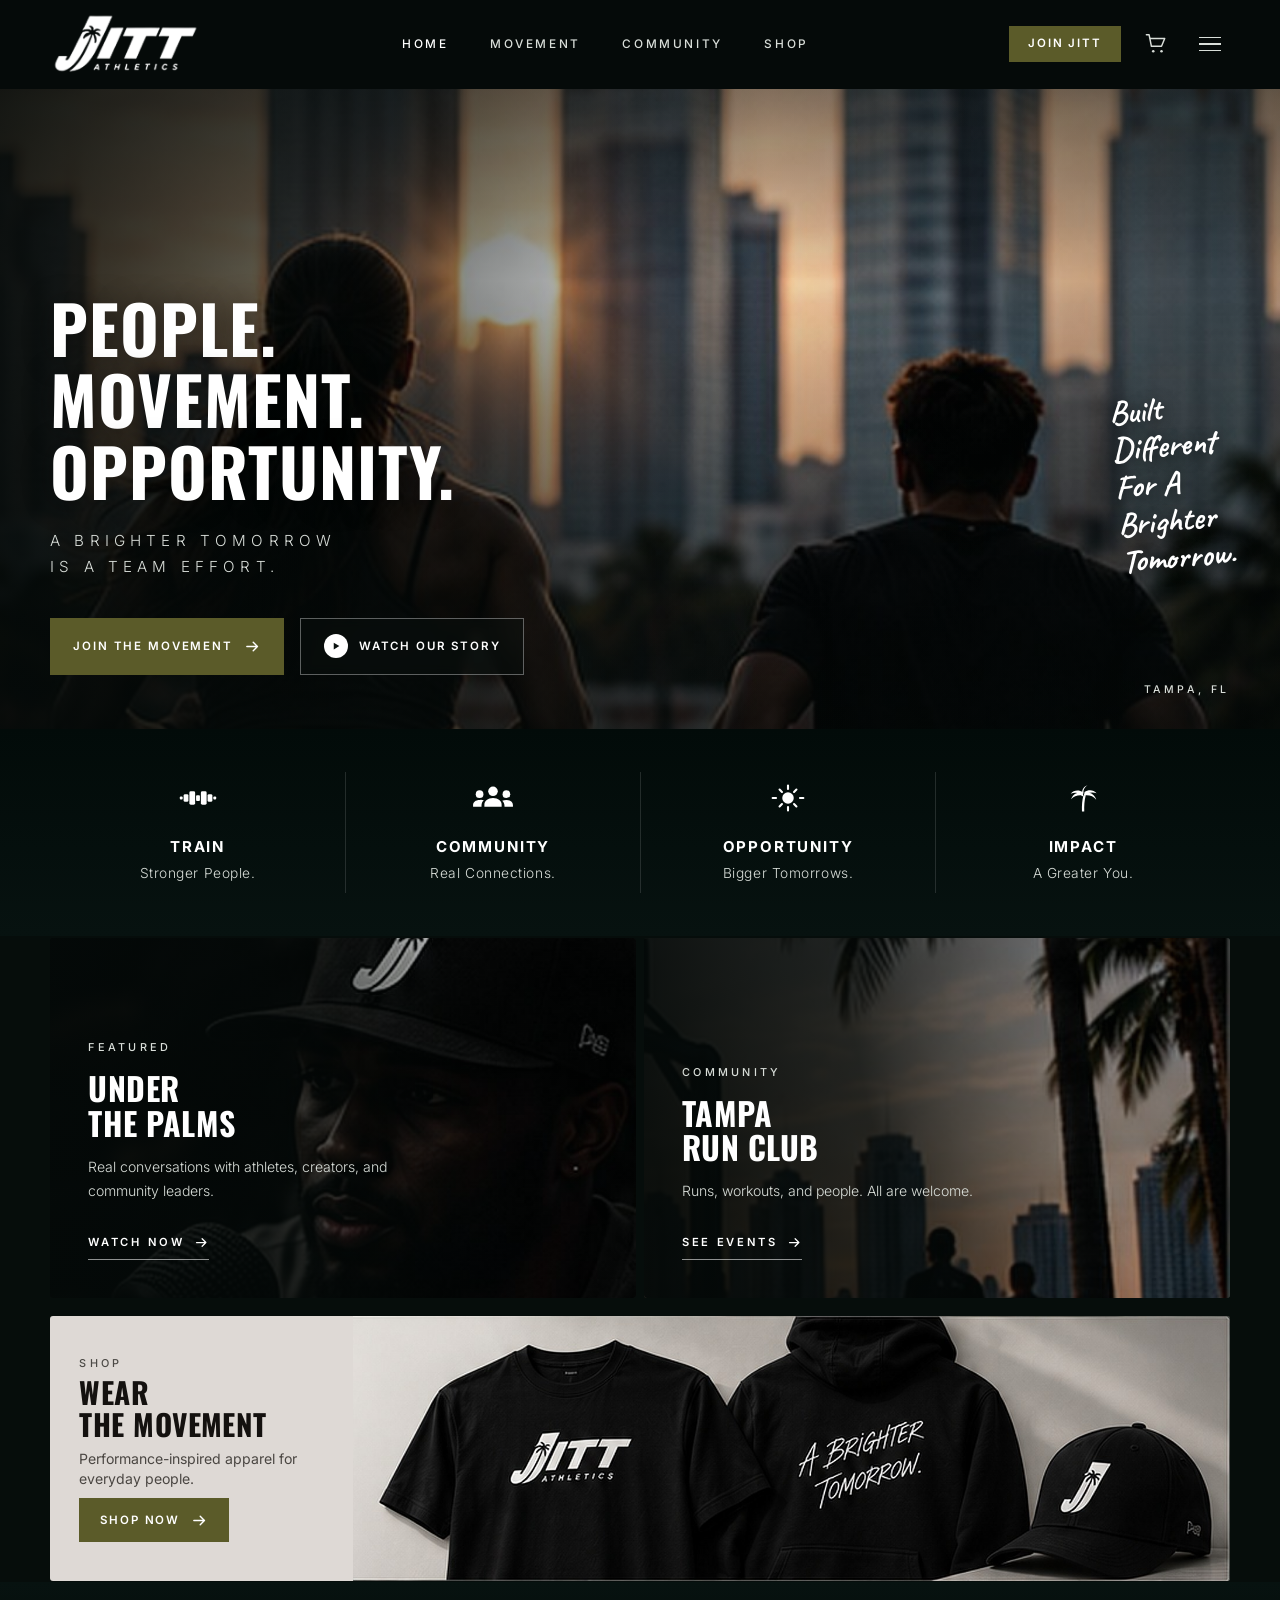
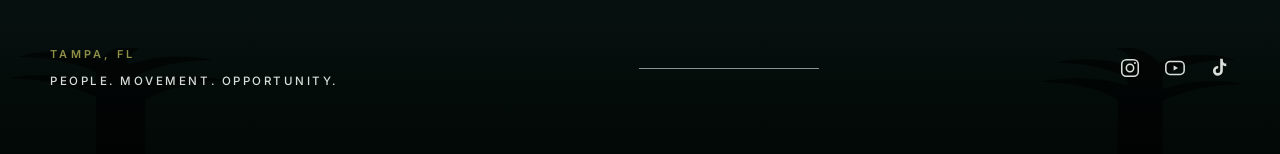
==== commit 4cf09365: "Match the build to the brand comp Measured the design mockup pixel by pixel and corrected the code t" ====
--- a/index.html
+++ b/index.html
@@ -15,7 +15,7 @@
 
 <link rel="icon" href="assets/img/favicon.png" type="image/png">
 <link rel="apple-touch-icon" href="assets/img/apple-touch-icon.png">
-<link rel="preload" href="assets/fonts/anton-400.woff2" as="font" type="font/woff2" crossorigin>
+<link rel="preload" href="assets/fonts/oswald-700.woff2" as="font" type="font/woff2" crossorigin>
 <link rel="preload" href="assets/fonts/inter.woff2" as="font" type="font/woff2" crossorigin>
 <link rel="stylesheet" href="assets/css/styles.css">
 </head>
@@ -225,9 +225,6 @@
     </nav>
   </div>
 
-  <div class="wrap footer-legal">
-    <p>&copy; <span id="year">2026</span> JITT Athletics — Tampa, Florida.</p>
-  </div>
 </footer>
 
 <!-- ===================== JOIN DIALOG ===================== -->
--- a/assets/css/styles.css
+++ b/assets/css/styles.css
@@ -5,9 +5,9 @@
 
 /* ---- Self-hosted fonts (latin subset, from Google Fonts) ---- */
 @font-face {
-  font-family: 'Anton';
-  font-style: normal; font-weight: 400; font-display: swap;
-  src: url("../fonts/anton-400.woff2") format("woff2");
+  font-family: 'Oswald';
+  font-style: normal; font-weight: 700; font-display: swap;
+  src: url("../fonts/oswald-700.woff2") format("woff2");
 }
 @font-face {
   font-family: 'Caveat';
@@ -35,12 +35,12 @@
   --line:        rgba(255,255,255,0.13);
 
   /* ---- Type ---- */
-  --display: "Anton", "Oswald", "Arial Narrow", sans-serif;
+  --display: "Oswald", "Arial Narrow", sans-serif;
   --body:    "Inter", -apple-system, BlinkMacSystemFont, "Segoe UI", Roboto, sans-serif;
   --script:  "Caveat", "Segoe Script", cursive;
 
   --wrap: 1180px;
-  --header-h: 78px;
+  --header-h: 88px;
 }
 
 *, *::before, *::after { box-sizing: border-box; }
@@ -58,10 +58,10 @@
 img { display: block; max-width: 100%; }
 h1, h2 {
   font-family: var(--display);
-  font-weight: 400;
+  font-weight: 700;
   text-transform: uppercase;
-  line-height: 0.93;
-  letter-spacing: 0.005em;
+  line-height: 1.08;
+  letter-spacing: 0.015em;
   margin: 0;
 }
 p { margin: 0; }
@@ -98,7 +98,7 @@
   display: flex; align-items: center; justify-content: space-between;
   height: var(--header-h); gap: 1.5rem;
 }
-.logo img { width: 138px; height: auto; }
+.logo img { width: 152px; height: auto; }
 
 .nav { display: flex; align-items: center; gap: 2.6rem; }
 .nav > a {
@@ -135,9 +135,9 @@
 /* ===================== Buttons ===================== */
 .btn {
   display: inline-flex; align-items: center; justify-content: center; gap: 0.7rem;
-  padding: 0.95rem 1.9rem;
-  font-family: var(--body); font-size: 0.74rem; font-weight: 600;
-  text-transform: uppercase; letter-spacing: 0.2em;
+  padding: 0.78rem 1.25rem; line-height: 1;
+  font-family: var(--body); font-size: 0.72rem; font-weight: 600;
+  text-transform: uppercase; letter-spacing: 0.16em;
   border: 1px solid transparent; cursor: pointer;
   transition: background 0.2s ease, border-color 0.2s ease, transform 0.15s ease;
 }
@@ -148,7 +148,7 @@
 .btn-primary { background: var(--accent); color: #fff; border-color: var(--accent); }
 .btn-primary:hover { background: #6b6b31; border-color: #6b6b31; }
 
-.btn-join { background: var(--accent); color: #fff; padding: 0.85rem 1.6rem; }
+.btn-join { background: var(--accent); color: #fff; padding: 0.72rem 1.15rem; }
 .btn-join:hover { background: #6b6b31; }
 
 .btn-glass {
@@ -166,8 +166,9 @@
 /* ===================== Hero ===================== */
 .hero {
   position: relative;
-  min-height: clamp(480px, 66vw, 640px);
-  display: flex; align-items: center;
+  min-height: clamp(420px, 55vw, 640px);
+  display: flex; align-items: flex-end;
+  padding-bottom: clamp(2rem, 5.3vw, 3.4rem);
   overflow: hidden;
 }
 .hero-img {
@@ -178,23 +179,24 @@
 .hero-scrim {
   position: absolute; inset: 0;
   background:
-    linear-gradient(90deg, rgba(4,9,8,0.92) 0%, rgba(4,9,8,0.62) 34%, rgba(4,9,8,0.12) 62%, rgba(4,9,8,0.45) 100%),
-    linear-gradient(180deg, rgba(4,9,8,0.55) 0%, transparent 28%, rgba(4,9,8,0.75) 100%);
+    linear-gradient(90deg, rgba(4,9,8,0.88) 0%, rgba(4,9,8,0.5) 34%, rgba(4,9,8,0.05) 60%, rgba(4,9,8,0.3) 100%),
+    linear-gradient(180deg, rgba(4,9,8,0.45) 0%, transparent 30%, rgba(4,9,8,0.6) 100%);
 }
 .hero-inner { position: relative; z-index: 2; width: min(100% - 2.5rem, var(--wrap)); }
 .hero-copy { max-width: 40rem; }
 
 .hero-title {
-  font-size: clamp(2.9rem, 7.2vw, 5.4rem);
-  margin-bottom: 1.6rem;
+  font-size: clamp(2.1rem, 5.18vw, 4.4rem);
+  margin-bottom: 1.35rem;
   text-shadow: 0 2px 30px rgba(0,0,0,0.45);
 }
 .hero-sub {
   font-size: clamp(0.78rem, 1.35vw, 0.95rem); font-weight: 300;
-  text-transform: uppercase; letter-spacing: 0.34em; line-height: 2;
+  text-transform: uppercase; letter-spacing: 0.34em; line-height: 1.7;
   color: var(--ink-soft); margin-bottom: 2.4rem;
 }
 .hero-actions { display: flex; flex-wrap: wrap; gap: 1rem; }
+.hero-actions .btn { padding: 0.95rem 1.4rem; }
 
 .hero-script {
   position: absolute; right: 0; top: 50%;
@@ -213,7 +215,7 @@
 /* ===================== Pillars ===================== */
 .pillars {
   background: linear-gradient(180deg, #020b09 0%, #071210 100%);
-  padding: clamp(2.8rem, 5vw, 3.6rem) 0;
+  padding: clamp(2rem, 3.4vw, 2.7rem) 0;
 }
 .pillar-grid { display: grid; grid-template-columns: repeat(4, 1fr); }
 .pillar {
@@ -226,15 +228,16 @@
   font-family: var(--body); font-weight: 700; font-size: 0.94rem;
   text-transform: uppercase; letter-spacing: 0.12em; margin-bottom: 0.4rem;
 }
-.pillar p { font-size: 0.86rem; font-weight: 300; color: var(--muted); letter-spacing: 0.04em; }
+.pillar p { font-size: 0.86rem; font-weight: 300; color: var(--ink-soft); letter-spacing: 0.04em; }
 
 /* ===================== Feature cards ===================== */
-.features { padding: clamp(1.4rem, 3vw, 2rem) 0 clamp(2rem, 3.5vw, 2.75rem); }
-.feature-row { display: grid; grid-template-columns: 1fr 1fr; gap: 1.1rem; margin-bottom: 1.1rem; }
+/* The comp butts the cards straight against the pillars and the footer. */
+.features { padding: 2px 0 1px; }
+.feature-row { display: grid; grid-template-columns: 1fr 1fr; gap: 0.45rem; margin-bottom: 1.1rem; }
 
 .feature {
   position: relative;
-  min-height: clamp(300px, 30vw, 360px);
+  min-height: clamp(280px, 28.9vw, 360px);
   display: flex; align-items: flex-end;
   border-radius: 3px; overflow: hidden;
   background: var(--bg-3);
@@ -255,7 +258,7 @@
   position: relative; z-index: 1;
   padding: clamp(1.6rem, 3vw, 2.4rem); max-width: 24rem;
 }
-.feature h2 { font-size: clamp(1.7rem, 3.1vw, 2.4rem); margin-bottom: 1rem; }
+.feature h2 { font-size: clamp(1.45rem, 2.5vw, 2rem); margin-bottom: 0.9rem; }
 .feature-text {
   font-size: 0.88rem; font-weight: 300; color: var(--ink-soft);
   line-height: 1.75; margin-bottom: 1.5rem; max-width: 21rem;
@@ -283,12 +286,13 @@
   background: var(--cream); color: #14110f;
   border-radius: 3px; overflow: hidden;
 }
-.shop-copy { padding: clamp(1.6rem, 2.6vw, 2.2rem); position: relative; z-index: 2; }
+.shop-copy { padding: clamp(1.3rem, 2.3vw, 2rem); position: relative; z-index: 2; }
+.shop .label { margin-bottom: 0.3rem; }
 .shop .label { color: #4c4a46; }
-.shop h2 { font-size: clamp(1.6rem, 2.5vw, 2.1rem); color: #14110f; margin-bottom: 0.9rem; }
+.shop h2 { font-size: clamp(1.4rem, 2.3vw, 1.9rem); color: #14110f; margin-bottom: 0.5rem; }
 .shop-text {
   font-size: 0.88rem; font-weight: 400; color: #4a4642;
-  line-height: 1.7; margin-bottom: 1.4rem; max-width: 20rem;
+  line-height: 1.45; margin-bottom: 0.55rem; max-width: 20rem;
 }
 .shop-img { width: 100%; height: auto; }
 
@@ -296,7 +300,7 @@
 .site-footer {
   position: relative; overflow: hidden;
   background: linear-gradient(180deg, #071210 0%, #020806 100%);
-  padding: clamp(2.5rem, 4.5vw, 3.5rem) 0 1.75rem;
+  padding: clamp(2.4rem, 5.13vw, 4rem) 0;
 }
 .palms {
   position: absolute; inset: auto 0 0 0; height: 62%;
